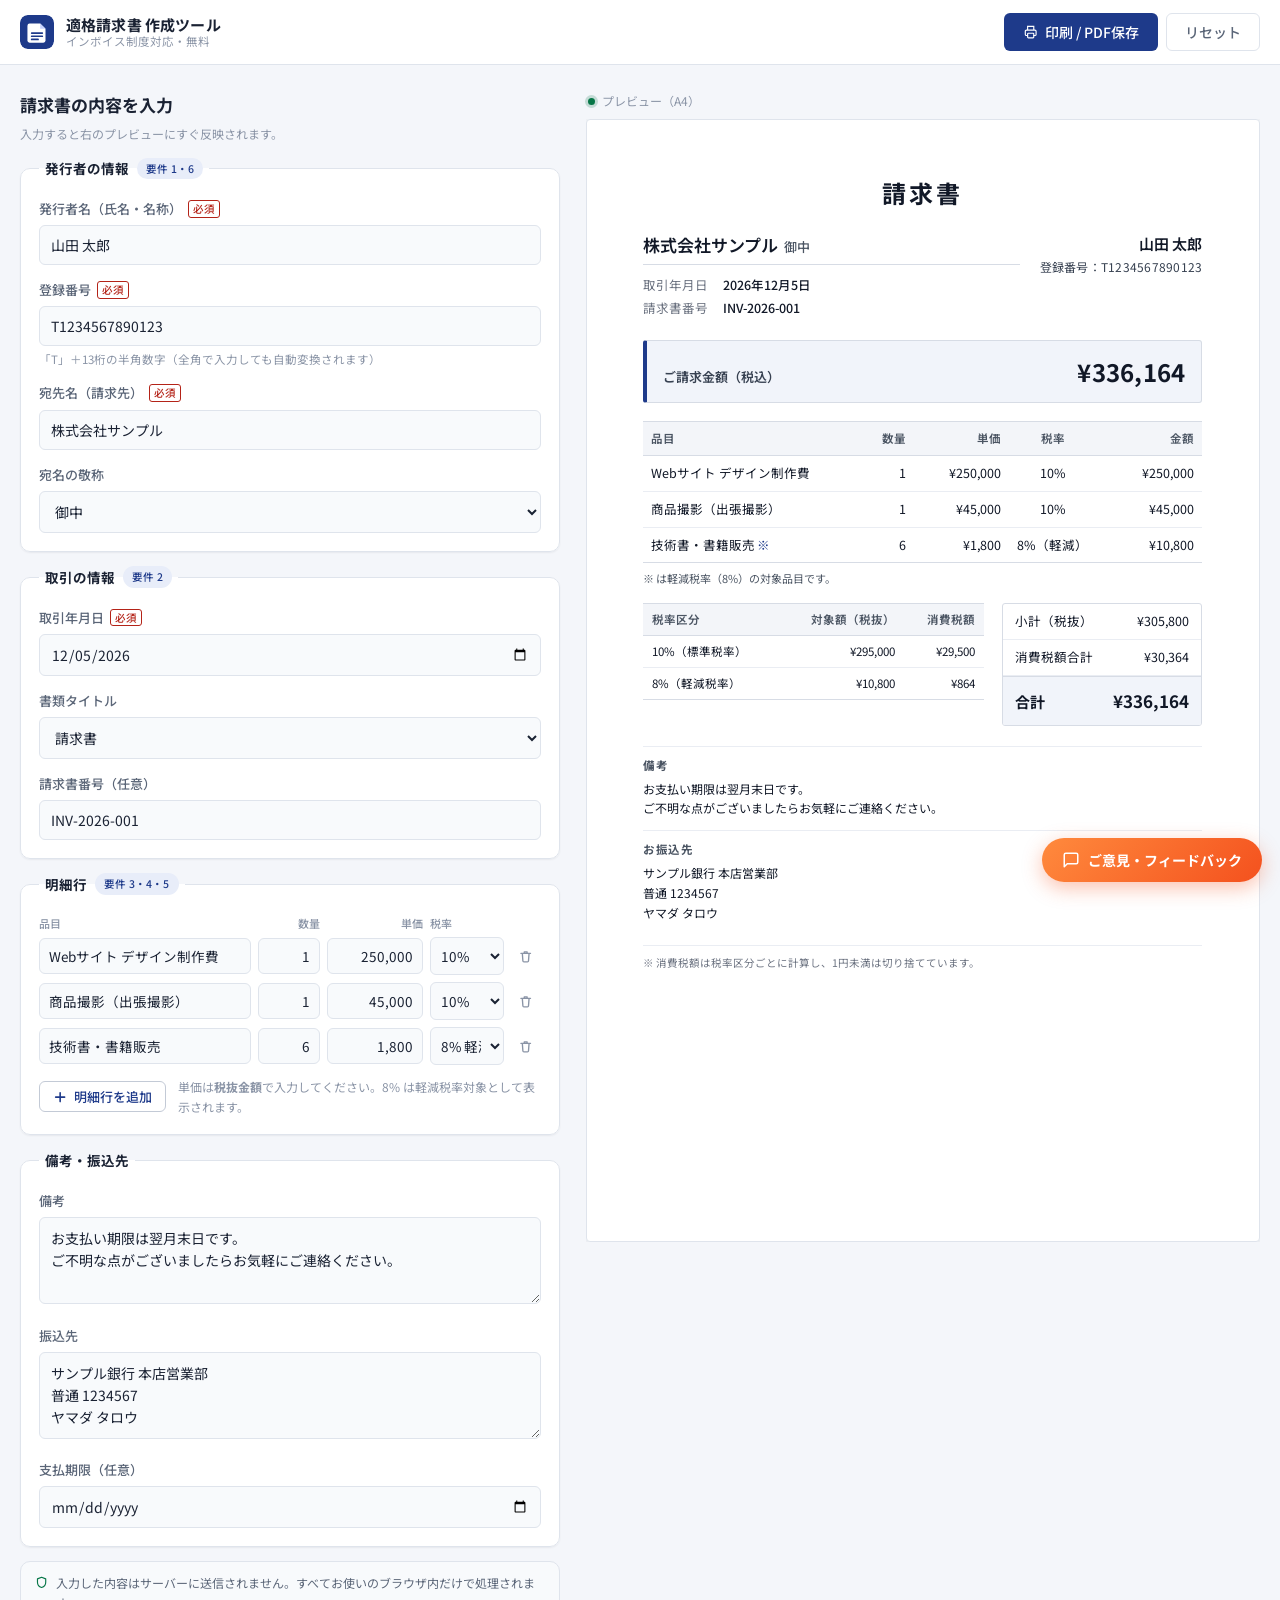
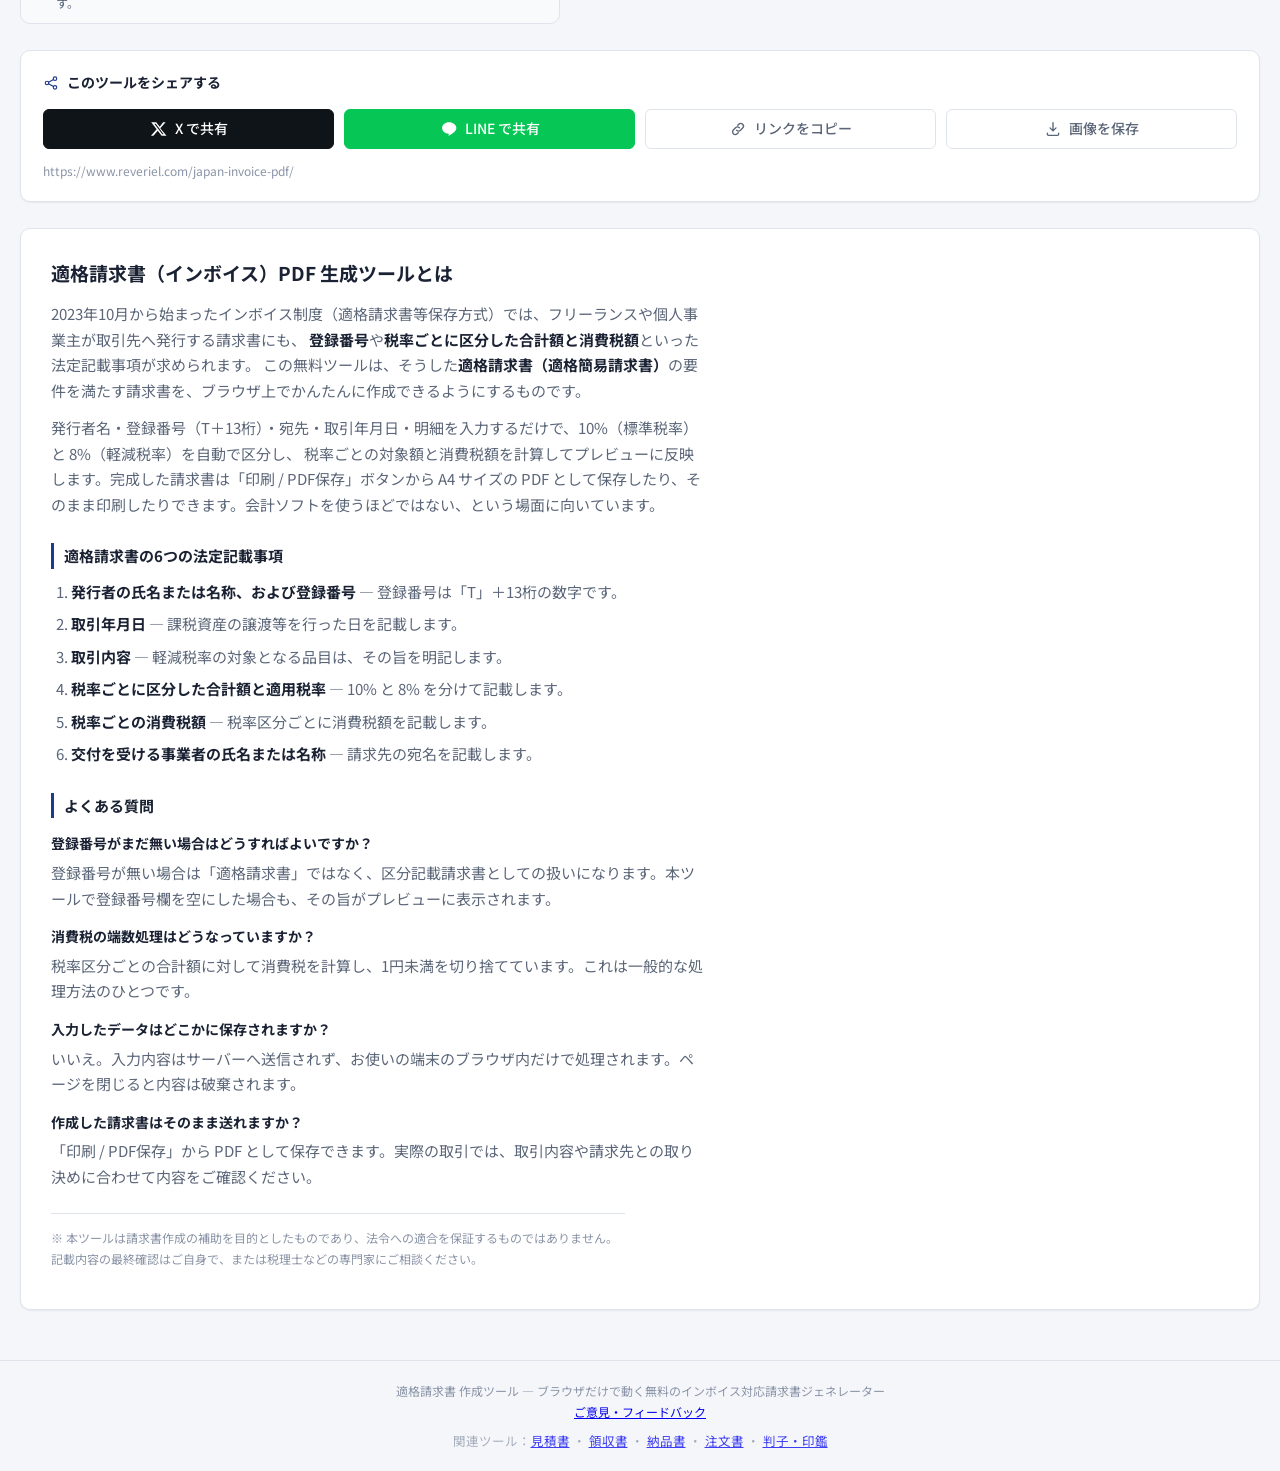
==== index.html @ 1669b2e1 "全站互链补全：関連ツール 链接到姊妹站" ====
<!DOCTYPE html>
<html lang="ja">
<head>
<meta charset="UTF-8">
<meta name="viewport" content="width=device-width, initial-scale=1">
<title>適格請求書（インボイス）PDF 生成ツール｜登録番号対応・無料</title>
<meta name="description" content="登録番号・税率区分・消費税額に自動対応した適格請求書（インボイス）を無料で作成し、PDF として保存・印刷できるツールです。フリーランス・個人事業主の方に。登録不要、すべてブラウザ内で完結します。">
<meta name="robots" content="index, follow">
<link rel="canonical" href="https://www.reveriel.com/japan-invoice-pdf/">
<script type="application/ld+json">{"@context":"https://schema.org","@graph":[{"@type":"WebApplication","name":"適格請求書（インボイス）PDF 生成ツール","url":"https://www.reveriel.com/japan-invoice-pdf/","applicationCategory":"BusinessApplication","operatingSystem":"Web","inLanguage":"ja","isAccessibleForFree":true,"offers":{"@type":"Offer","price":"0","priceCurrency":"JPY"},"description":"登録番号・税率区分・消費税額に自動対応した適格請求書（インボイス）を無料で作成し PDF 保存・印刷できるツール。"}]}</script>
<meta property="og:type" content="website">
<meta property="og:title" content="適格請求書（インボイス）PDF 生成ツール｜無料">
<meta property="og:description" content="登録番号・税率区分・消費税額に自動対応した適格請求書を無料で作成し、PDF 保存できます。">
<meta property="og:locale" content="ja_JP">
<link rel="preconnect" href="https://fonts.googleapis.com">
<link rel="preconnect" href="https://fonts.gstatic.com" crossorigin>
<link href="https://fonts.googleapis.com/css2?family=Noto+Sans+JP:wght@400;500;700&display=swap" rel="stylesheet">
<link rel="icon" href="data:image/svg+xml,%3Csvg xmlns='http://www.w3.org/2000/svg' viewBox='0 0 32 32'%3E%3Crect width='32' height='32' rx='7' fill='%231e3a8a'/%3E%3Cpath d='M9 8h10l5 5v11a2 2 0 0 1-2 2H9a2 2 0 0 1-2-2V10a2 2 0 0 1 2-2z' fill='%23ffffff'/%3E%3Cpath d='M19 8v5h5' fill='%23c7d2fe'/%3E%3Cg stroke='%231e3a8a' stroke-width='1.6' stroke-linecap='round'%3E%3Cpath d='M11 17h10M11 20h10M11 23h6'/%3E%3C/g%3E%3C/svg%3E">
<link rel="stylesheet" href="style.css">
<!-- Cloudflare Web Analytics --><script type='module' src='https://static.cloudflareinsights.com/beacon.min.js' data-cf-beacon='{"token": "6fc01bf3ac5e457ba1bd16b91e5b653e"}'></script><!-- End Cloudflare Web Analytics -->
</head>
<body>

<header class="site-header no-print">
  <div class="wrap header-inner">
    <div class="brand">
      <svg class="brand-mark" viewBox="0 0 32 32" aria-hidden="true">
        <rect width="32" height="32" rx="7" fill="currentColor"/>
        <path d="M9 8h10l5 5v11a2 2 0 0 1-2 2H9a2 2 0 0 1-2-2V10a2 2 0 0 1 2-2z" fill="#fff"/>
        <path d="M19 8v5h5" fill="#c7d2fe"/>
        <g stroke="currentColor" stroke-width="1.6" stroke-linecap="round">
          <path d="M11 17h10M11 20h10M11 23h6"/>
        </g>
      </svg>
      <div class="brand-text">
        <strong>適格請求書 作成ツール</strong>
        <span>インボイス制度対応・無料</span>
      </div>
    </div>

    <div class="header-actions">
      <button type="button" class="btn btn-primary" id="printBtn">
        <svg viewBox="0 0 20 20" aria-hidden="true" class="ic">
          <path d="M6 7V3h8v4M6 15H4.5A1.5 1.5 0 0 1 3 13.5v-4A1.5 1.5 0 0 1 4.5 8h11A1.5 1.5 0 0 1 17 9.5v4a1.5 1.5 0 0 1-1.5 1.5H14" fill="none" stroke="currentColor" stroke-width="1.5" stroke-linecap="round"/>
          <rect x="6" y="12" width="8" height="6" rx="1" fill="none" stroke="currentColor" stroke-width="1.5"/>
        </svg>
        印刷 / PDF保存
      </button>
      <button type="button" class="btn btn-ghost" id="resetBtn">リセット</button>
    </div>
  </div>
</header>

<main class="wrap layout">

  <!-- ============ 入力フォーム ============ -->
  <section class="pane form-pane no-print" aria-label="入力フォーム">
    <div class="pane-head">
      <h2>請求書の内容を入力</h2>
      <p class="hint">入力すると右のプレビューにすぐ反映されます。</p>
    </div>

    <form id="invoiceForm" autocomplete="off" novalidate>

      <fieldset class="card">
        <legend>発行者の情報<span class="req-badge">要件 1・6</span></legend>

        <div class="field">
          <label for="issuerName">発行者名（氏名・名称）<span class="req">必須</span></label>
          <input type="text" id="issuerName" name="issuerName" placeholder="例：山田 太郎 / サンプル合同会社">
        </div>

        <div class="field">
          <label for="regNumber">登録番号<span class="req">必須</span></label>
          <input type="text" id="regNumber" name="regNumber" placeholder="T1234567890123"
                 inputmode="text" spellcheck="false" aria-describedby="regNumberHelp regNumberError">
          <p class="help" id="regNumberHelp">「T」＋13桁の半角数字（全角で入力しても自動変換されます）</p>
          <p class="error" id="regNumberError" role="alert" hidden>登録番号の形式が正しくありません。「T」の後に13桁の数字を入力してください。</p>
        </div>

        <div class="field">
          <label for="clientName">宛先名（請求先）<span class="req">必須</span></label>
          <input type="text" id="clientName" name="clientName" placeholder="例：株式会社サンプル">
        </div>

        <div class="field">
          <label for="clientHonorific">宛名の敬称</label>
          <select id="clientHonorific" name="clientHonorific">
            <option value="御中" selected>御中</option>
            <option value="様">様</option>
            <option value="">（付けない）</option>
          </select>
        </div>
      </fieldset>

      <fieldset class="card">
        <legend>取引の情報<span class="req-badge">要件 2</span></legend>

        <div class="field">
          <label for="issueDate">取引年月日<span class="req">必須</span></label>
          <input type="date" id="issueDate" name="issueDate">
        </div>

        <div class="field">
          <label for="docTitle">書類タイトル</label>
          <select id="docTitle" name="docTitle">
            <option value="請求書" selected>請求書</option>
            <option value="適格請求書">適格請求書</option>
            <option value="請求明細書">請求明細書</option>
          </select>
        </div>

        <div class="field">
          <label for="invoiceNo">請求書番号（任意）</label>
          <input type="text" id="invoiceNo" name="invoiceNo" placeholder="例：INV-2026-001">
        </div>
      </fieldset>

      <fieldset class="card">
        <legend>明細行<span class="req-badge">要件 3・4・5</span></legend>

        <div class="rows-head" aria-hidden="true">
          <span class="c-name">品目</span>
          <span class="c-qty">数量</span>
          <span class="c-price">単価</span>
          <span class="c-tax">税率</span>
          <span class="c-del"></span>
        </div>

        <div id="rowsContainer" class="rows"></div>

        <div class="rows-actions">
          <button type="button" class="btn btn-outline btn-sm" id="addRowBtn">
            <svg viewBox="0 0 16 16" aria-hidden="true" class="ic"><path d="M8 3v10M3 8h10" fill="none" stroke="currentColor" stroke-width="1.8" stroke-linecap="round"/></svg>
            明細行を追加
          </button>
          <p class="hint">単価は<strong>税抜金額</strong>で入力してください。8% は軽減税率対象として表示されます。</p>
        </div>
      </fieldset>

      <fieldset class="card">
        <legend>備考・振込先</legend>

        <div class="field">
          <label for="notes">備考</label>
          <textarea id="notes" name="notes" rows="3" placeholder="例：お支払い期限は翌月末日です。"></textarea>
        </div>

        <div class="field">
          <label for="bankInfo">振込先</label>
          <textarea id="bankInfo" name="bankInfo" rows="3" placeholder="例：サンプル銀行 本店 普通 1234567 ヤマダ タロウ"></textarea>
        </div>

        <div class="field">
          <label for="dueDate">支払期限（任意）</label>
          <input type="date" id="dueDate" name="dueDate">
        </div>
      </fieldset>

      <p class="privacy-note">
        <svg viewBox="0 0 16 16" aria-hidden="true" class="ic"><path d="M8 1.5 3 3.5v4c0 3 2.1 5.6 5 6.5 2.9-.9 5-3.5 5-6.5v-4L8 1.5z" fill="none" stroke="currentColor" stroke-width="1.4" stroke-linejoin="round"/></svg>
        入力した内容はサーバーに送信されません。すべてお使いのブラウザ内だけで処理されます。
      </p>
    </form>
  </section>

  <!-- ============ プレビュー / 印刷対象 ============ -->
  <section class="pane preview-pane" aria-label="プレビュー">
    <div class="preview-bar no-print">
      <span class="dot"></span> プレビュー（A4）
    </div>

    <div class="paper-wrap">
      <article class="paper" id="paper">
        <h1 class="doc-title" id="pvTitle">請求書</h1>

        <header class="doc-head">
          <div class="doc-head-left">
            <p class="doc-to">
              <span class="client-name" id="pvClientName">株式会社サンプル</span><span class="honorific" id="pvHonorific">御中</span>
            </p>
            <p class="doc-meta-line">
              <span class="meta-label">取引年月日</span>
              <span id="pvDate">2026年10月11日</span>
            </p>
            <p class="doc-meta-line" id="pvInvoiceNoLine" hidden>
              <span class="meta-label">請求書番号</span>
              <span id="pvInvoiceNo"></span>
            </p>
            <p class="doc-meta-line" id="pvDueLine" hidden>
              <span class="meta-label">お支払期限</span>
              <span id="pvDue"></span>
            </p>
          </div>

          <div class="doc-head-right">
            <p class="issuer-name" id="pvIssuerName">山田 太郎</p>
            <p class="issuer-reg">登録番号：<span id="pvRegNumber">T1234567890123</span></p>
          </div>
        </header>

        <div class="total-banner">
          <span class="total-label">ご請求金額（税込）</span>
          <span class="total-value" id="pvTotal">¥0</span>
        </div>

        <table class="items-table">
          <thead>
            <tr>
              <th class="th-name">品目</th>
              <th class="th-qty">数量</th>
              <th class="th-price">単価</th>
              <th class="th-tax">税率</th>
              <th class="th-amount">金額</th>
            </tr>
          </thead>
          <tbody id="pvItems"></tbody>
        </table>

        <p class="reduced-note" id="pvReducedNote" hidden>※ は軽減税率（8%）の対象品目です。</p>

        <div class="summary">
          <div class="summary-breakdown">
            <table class="breakdown-table">
              <thead>
                <tr>
                  <th>税率区分</th>
                  <th class="num">対象額（税抜）</th>
                  <th class="num">消費税額</th>
                </tr>
              </thead>
              <tbody id="pvBreakdown"></tbody>
            </table>
          </div>

          <div class="summary-totals">
            <div class="sum-row">
              <span>小計（税抜）</span>
              <span class="num" id="pvSubtotal">¥0</span>
            </div>
            <div class="sum-row">
              <span>消費税額合計</span>
              <span class="num" id="pvTaxTotal">¥0</span>
            </div>
            <div class="sum-row sum-grand">
              <span>合計</span>
              <span class="num" id="pvGrand">¥0</span>
            </div>
          </div>
        </div>

        <footer class="doc-foot">
          <div class="foot-block" id="pvNotesBlock" hidden>
            <h2 class="foot-title">備考</h2>
            <p class="foot-body" id="pvNotes"></p>
          </div>
          <div class="foot-block" id="pvBankBlock" hidden>
            <h2 class="foot-title">お振込先</h2>
            <p class="foot-body" id="pvBank"></p>
          </div>
        </footer>

        <p class="paper-footnote" id="pvPaperNote" hidden></p>
      </article>
    </div>
  </section>

  <!-- ============ シェア（バイラル導線） ============ -->
  <section class="share-block no-print" id="shareBlock" aria-label="share">
    <p class="share-block-title">
      <svg viewBox="0 0 24 24" fill="none" stroke="currentColor" stroke-width="1.7" stroke-linecap="round" stroke-linejoin="round" aria-hidden="true"><circle cx="18" cy="5.5" r="2.6"/><circle cx="6" cy="12" r="2.6"/><circle cx="18" cy="18.5" r="2.6"/><path d="M8.3 10.8 15.7 6.7M8.3 13.2l7.4 4.1"/></svg>
      このツールをシェアする
    </p>
    <div class="share-row">
      <button class="btn share-btn share-x" id="shareXBtn" type="button" aria-label="X">
        <svg class="share-logo" viewBox="0 0 24 24" fill="currentColor" aria-hidden="true"><path d="M17.53 3h3.24l-7.08 8.09L22 21h-6.52l-5.11-6.68L4.53 21H1.29l7.57-8.66L1.6 3h6.69l4.62 6.1L17.53 3Zm-1.14 16.06h1.8L7.7 4.85H5.77l10.62 14.21Z"/></svg>
        X で共有
      </button>
      <button class="btn share-btn share-line" id="shareLineBtn" type="button" aria-label="LINE">
        <svg class="share-logo" viewBox="0 0 24 24" fill="currentColor" aria-hidden="true"><path d="M12 3C6.9 3 2.8 6.4 2.8 10.6c0 3.77 3.35 6.93 7.88 7.53.31.07.73.2.83.47.1.24.06.62.03.87l-.13.83c-.04.24-.19.94.82.51 1.01-.42 5.44-3.2 7.42-5.48 1.37-1.47 2.13-2.96 2.13-4.73C21.78 6.4 17.1 3 12 3Z"/></svg>
        LINE で共有
      </button>
      <button class="btn share-btn share-copy" id="shareCopyBtn" type="button" aria-label="copy link">
        <svg class="share-logo" viewBox="0 0 24 24" fill="none" stroke="currentColor" stroke-width="1.8" stroke-linecap="round" stroke-linejoin="round" aria-hidden="true"><path d="M10.2 13.7a3.6 3.6 0 0 0 5.1 0l2.9-2.9a3.6 3.6 0 0 0-5.1-5.1l-1.4 1.4"/><path d="M13.8 10.3a3.6 3.6 0 0 0-5.1 0l-2.9 2.9a3.6 3.6 0 0 0 5.1 5.1l1.4-1.4"/></svg>
        <span id="shareCopyLabel">リンクをコピー</span>
      </button>
      <button class="btn share-btn share-img" id="shareSaveBtn" type="button" aria-label="save image">
        <svg class="share-logo" viewBox="0 0 24 24" fill="none" stroke="currentColor" stroke-width="1.8" stroke-linecap="round" stroke-linejoin="round" aria-hidden="true"><path d="M12 3.5v11M8 10.5l4 4 4-4"/><path d="M4.5 17.5V19a1.5 1.5 0 0 0 1.5 1.5h12a1.5 1.5 0 0 0 1.5-1.5v-1.5"/></svg>
        <span id="shareSaveLabel">画像を保存</span>
      </button>
    </div>
    <p class="share-url" id="shareUrlText"></p>
  </section>

  <!-- ============ SEO 説明文 ============ -->
  <section class="seo no-print" aria-label="ツールについて">
    <h2>適格請求書（インボイス）PDF 生成ツールとは</h2>
    <p>
      2023年10月から始まったインボイス制度（適格請求書等保存方式）では、フリーランスや個人事業主が取引先へ発行する請求書にも、
      <strong>登録番号</strong>や<strong>税率ごとに区分した合計額と消費税額</strong>といった法定記載事項が求められます。
      この無料ツールは、そうした<strong>適格請求書（適格簡易請求書）</strong>の要件を満たす請求書を、ブラウザ上でかんたんに作成できるようにするものです。
    </p>
    <p>
      発行者名・登録番号（T＋13桁）・宛先・取引年月日・明細を入力するだけで、10%（標準税率）と 8%（軽減税率）を自動で区分し、
      税率ごとの対象額と消費税額を計算してプレビューに反映します。完成した請求書は「印刷 / PDF保存」ボタンから
      A4 サイズの PDF として保存したり、そのまま印刷したりできます。会計ソフトを使うほどではない、という場面に向いています。
    </p>

    <h3>適格請求書の6つの法定記載事項</h3>
    <ol class="seo-list">
      <li><strong>発行者の氏名または名称、および登録番号</strong> — 登録番号は「T」＋13桁の数字です。</li>
      <li><strong>取引年月日</strong> — 課税資産の譲渡等を行った日を記載します。</li>
      <li><strong>取引内容</strong> — 軽減税率の対象となる品目は、その旨を明記します。</li>
      <li><strong>税率ごとに区分した合計額と適用税率</strong> — 10% と 8% を分けて記載します。</li>
      <li><strong>税率ごとの消費税額</strong> — 税率区分ごとに消費税額を記載します。</li>
      <li><strong>交付を受ける事業者の氏名または名称</strong> — 請求先の宛名を記載します。</li>
    </ol>

    <h3>よくある質問</h3>
    <dl class="faq">
      <dt>登録番号がまだ無い場合はどうすればよいですか？</dt>
      <dd>登録番号が無い場合は「適格請求書」ではなく、区分記載請求書としての扱いになります。本ツールで登録番号欄を空にした場合も、その旨がプレビューに表示されます。</dd>

      <dt>消費税の端数処理はどうなっていますか？</dt>
      <dd>税率区分ごとの合計額に対して消費税を計算し、1円未満を切り捨てています。これは一般的な処理方法のひとつです。</dd>

      <dt>入力したデータはどこかに保存されますか？</dt>
      <dd>いいえ。入力内容はサーバーへ送信されず、お使いの端末のブラウザ内だけで処理されます。ページを閉じると内容は破棄されます。</dd>

      <dt>作成した請求書はそのまま送れますか？</dt>
      <dd>「印刷 / PDF保存」から PDF として保存できます。実際の取引では、取引内容や請求先との取り決めに合わせて内容をご確認ください。</dd>
    </dl>

    <p class="disclaimer">
      ※ 本ツールは請求書作成の補助を目的としたものであり、法令への適合を保証するものではありません。記載内容の最終確認はご自身で、または税理士などの専門家にご相談ください。
    </p>
  </section>
</main>

<footer class="site-footer no-print">
  <div class="wrap">
    <p>適格請求書 作成ツール — ブラウザだけで動く無料のインボイス対応請求書ジェネレーター</p>
    <p><a href="https://docs.google.com/forms/d/e/1FAIpQLSfHGUfgAlViT3TFiVtJi_EpJ4ioUpd9oGyaJ7rehEV-gBH_PA/viewform?usp=pp_url&amp;entry.1745177199=%E9%81%A9%E6%A0%BC%E8%AB%8B%E6%B1%82%E6%9B%B8PDF" target="_blank" rel="noopener">ご意見・フィードバック</a></p>
    <p style="margin-top:8px;font-size:12.5px;opacity:.75;">関連ツール：<a href="https://www.reveriel.com/mitsumori-pdf/">見積書</a> ・ <a href="https://www.reveriel.com/ryoshusho-pdf/">領収書</a> ・ <a href="https://www.reveriel.com/nohinsho-pdf/">納品書</a> ・ <a href="https://www.reveriel.com/chumonsho-pdf/">注文書</a> ・ <a href="https://www.reveriel.com/hanko-generator/">判子・印鑑</a></p>
  </div>
</footer>

<script src="script.js"></script>
<!-- フィードバックFAB（右下固定・常時表示） -->
<a href="https://docs.google.com/forms/d/e/1FAIpQLSfHGUfgAlViT3TFiVtJi_EpJ4ioUpd9oGyaJ7rehEV-gBH_PA/viewform?usp=pp_url&amp;entry.1745177199=%E9%81%A9%E6%A0%BC%E8%AB%8B%E6%B1%82%E6%9B%B8PDF" target="_blank" rel="noopener" class="feedback-fab" aria-label="ご意見・フィードバックを送る">
  <svg viewBox="0 0 24 24" fill="none" stroke="currentColor" stroke-width="2" stroke-linecap="round" stroke-linejoin="round" aria-hidden="true"><path d="M21 15a2 2 0 0 1-2 2H7l-4 4V5a2 2 0 0 1 2-2h14a2 2 0 0 1 2 2z"/></svg>
  <span>ご意見・フィードバック</span>
</a>
</body>
</html>
---- style.css ----
/* =========================================================
   適格請求書 作成ツール — style.css
   ========================================================= */

:root {
  --c-bg:            #f4f6fa;
  --c-surface:       #ffffff;
  --c-surface-2:     #f8fafc;
  --c-border:        #dfe4ec;
  --c-border-strong: #c3cad6;
  --c-text:          #1a2233;
  --c-text-muted:    #5b6678;
  --c-text-faint:    #8a94a6;
  --c-accent:        #1e3a8a;
  --c-accent-soft:   #e8edf9;
  --c-accent-hover:  #16295f;
  --c-danger:        #b42318;
  --c-danger-soft:   #fef3f2;
  --c-success:       #067647;
  --c-focus:         #4f7cf7;

  --paper-bg:        #ffffff;
  --paper-ink:       #111827;
  --paper-line:      #d7dce5;
  --paper-line-soft: #eaedf3;
  --paper-accent:    #1e3a8a;

  --radius:    10px;
  --radius-sm: 6px;
  --shadow-sm: 0 1px 2px rgba(16, 24, 40, .06);
  --shadow-lg: 0 4px 24px rgba(16, 24, 40, .10);

  --font: "Noto Sans JP", -apple-system, BlinkMacSystemFont, "Hiragino Kaku Gothic ProN",
          "Hiragino Sans", "Yu Gothic", Meiryo, sans-serif;
  --font-num: "Noto Sans JP", ui-monospace, "SF Mono", Menlo, Consolas, monospace;
}

@media (prefers-color-scheme: dark) {
  :root {
    --c-bg:            #10141c;
    --c-surface:       #18202c;
    --c-surface-2:     #1e2733;
    --c-border:        #2c3644;
    --c-border-strong: #3d4a5c;
    --c-text:          #e8ecf3;
    --c-text-muted:    #a2adbe;
    --c-text-faint:    #7d8899;
    --c-accent:        #7f9bf5;
    --c-accent-soft:   #1e2a45;
    --c-accent-hover:  #9db3f8;
    --c-danger:        #f4746a;
    --c-danger-soft:   #33191a;
    --c-success:       #4ec98b;
    --shadow-sm: 0 1px 2px rgba(0, 0, 0, .4);
    --shadow-lg: 0 4px 24px rgba(0, 0, 0, .5);
  }
}

* { box-sizing: border-box; }

/* `hidden` 属性は UA スタイルの [hidden]{display:none} に依存するため、
   作者スタイルで display を指定した要素では無効になる。確実に効かせる。 */
[hidden] { display: none !important; }

html { -webkit-text-size-adjust: 100%; }

body {
  margin: 0;
  background: var(--c-bg);
  color: var(--c-text);
  font-family: var(--font);
  font-size: 15px;
  line-height: 1.7;
  font-feature-settings: "palt" 0;
}

.wrap {
  width: 100%;
  max-width: 1440px;
  margin-inline: auto;
  padding-inline: 20px;
}

.ic { width: 1.1em; height: 1.1em; flex: none; }

/* ---------------- ヘッダー ---------------- */

.site-header {
  position: sticky;
  top: 0;
  z-index: 30;
  background: var(--c-surface);
  border-bottom: 1px solid var(--c-border);
  backdrop-filter: saturate(180%) blur(8px);
}

.header-inner {
  display: flex;
  align-items: center;
  justify-content: space-between;
  gap: 16px;
  min-height: 64px;
  flex-wrap: wrap;
  padding-block: 10px;
}

.brand { display: flex; align-items: center; gap: 12px; }

.brand-mark {
  width: 34px; height: 34px; flex: none;
  color: var(--c-accent);
  border-radius: 8px;
}

.brand-text { display: flex; flex-direction: column; line-height: 1.3; }
.brand-text strong { font-size: 15px; font-weight: 700; letter-spacing: .01em; }
.brand-text span { font-size: 11.5px; color: var(--c-text-faint); }

.header-actions { display: flex; align-items: center; gap: 8px; }

/* ---------------- ボタン ---------------- */

.btn {
  display: inline-flex;
  align-items: center;
  justify-content: center;
  gap: 7px;
  padding: 10px 18px;
  font-family: inherit;
  font-size: 14px;
  font-weight: 500;
  line-height: 1.2;
  border: 1px solid transparent;
  border-radius: var(--radius-sm);
  cursor: pointer;
  text-decoration: none;
  transition: background-color .15s, border-color .15s, color .15s;
  white-space: nowrap;
}

.btn:focus-visible { outline: 2px solid var(--c-focus); outline-offset: 2px; }

.btn-primary { background: var(--c-accent); color: #fff; }
.btn-primary:hover { background: var(--c-accent-hover); }
@media (prefers-color-scheme: dark) { .btn-primary { color: #0d1220; } }

.btn-ghost {
  background: transparent;
  color: var(--c-text-muted);
  border-color: var(--c-border);
}
.btn-ghost:hover { background: var(--c-surface-2); color: var(--c-text); }

.btn-outline {
  background: var(--c-surface);
  color: var(--c-accent);
  border-color: var(--c-border-strong);
}
.btn-outline:hover { background: var(--c-accent-soft); border-color: var(--c-accent); }

.btn-sm { padding: 7px 13px; font-size: 13px; }

.btn-icon {
  padding: 6px;
  width: 30px; height: 30px;
  background: transparent;
  border-color: transparent;
  color: var(--c-text-faint);
  border-radius: var(--radius-sm);
}
.btn-icon:hover { color: var(--c-danger); background: var(--c-danger-soft); }

/* ---------------- レイアウト ---------------- */

.layout {
  display: grid;
  grid-template-columns: minmax(380px, 1fr) minmax(0, 1.25fr);
  gap: 26px;
  align-items: start;
  padding-block: 26px 40px;
}

@media (max-width: 980px) {
  /* minmax(0,1fr) にしないと、中の要素の min-content 幅で
     グリッドが横に広がってしまう（横スクロールの原因） */
  .layout { grid-template-columns: minmax(0, 1fr); gap: 20px; }
}

.pane { min-width: 0; }

.form-pane { display: flex; flex-direction: column; gap: 14px; }

.pane-head h2 { margin: 0 0 4px; font-size: 17px; font-weight: 700; }
.pane-head .hint { margin: 0; }

/* ---------------- フォーム ---------------- */

.card {
  background: var(--c-surface);
  border: 1px solid var(--c-border);
  border-radius: var(--radius);
  padding: 18px;
  margin: 0 0 14px;
  box-shadow: var(--shadow-sm);
}

.card legend {
  display: flex;
  align-items: center;
  gap: 8px;
  padding: 0 6px;
  font-size: 13.5px;
  font-weight: 700;
  color: var(--c-text);
}

.req-badge {
  font-size: 10.5px;
  font-weight: 500;
  letter-spacing: .02em;
  color: var(--c-accent);
  background: var(--c-accent-soft);
  border-radius: 999px;
  padding: 2px 9px;
  white-space: nowrap;
}

.field { margin-bottom: 14px; }
.field:last-child { margin-bottom: 0; }

.field label {
  display: block;
  font-size: 13px;
  font-weight: 500;
  color: var(--c-text-muted);
  margin-bottom: 5px;
}

.req {
  display: inline-block;
  margin-left: 6px;
  font-size: 10.5px;
  font-weight: 500;
  color: var(--c-danger);
  border: 1px solid currentColor;
  border-radius: 3px;
  padding: 0 4px;
  line-height: 1.5;
  vertical-align: 1px;
}

input[type="text"],
input[type="date"],
select,
textarea {
  width: 100%;
  padding: 9px 11px;
  font-family: inherit;
  font-size: 14px;
  color: var(--c-text);
  background: var(--c-surface-2);
  border: 1px solid var(--c-border);
  border-radius: var(--radius-sm);
  transition: border-color .15s, box-shadow .15s, background-color .15s;
}

textarea { resize: vertical; line-height: 1.6; }

input:focus, select:focus, textarea:focus {
  outline: none;
  background: var(--c-surface);
  border-color: var(--c-accent);
  box-shadow: 0 0 0 3px var(--c-accent-soft);
}

input[aria-invalid="true"] {
  border-color: var(--c-danger);
  background: var(--c-danger-soft);
}
input[aria-invalid="true"]:focus { box-shadow: 0 0 0 3px var(--c-danger-soft); }

.help {
  margin: 5px 0 0;
  font-size: 11.5px;
  color: var(--c-text-faint);
  line-height: 1.5;
}

.error {
  margin: 5px 0 0;
  font-size: 11.5px;
  font-weight: 500;
  color: var(--c-danger);
  line-height: 1.5;
}

.hint {
  font-size: 12px;
  color: var(--c-text-faint);
  line-height: 1.6;
}

/* ---------------- 明細行 ---------------- */

.rows-head,
.row {
  display: grid;
  grid-template-columns: minmax(0, 1fr) 62px 96px 74px 30px;
  gap: 7px;
  align-items: center;
}

/* グリッド項目の min-width:auto を解除して、狭い画面でも潰れず縮むようにする */
.rows-head > *,
.row > * { min-width: 0; }

@media (max-width: 560px) {
  .rows-head,
  .row {
    grid-template-columns: minmax(0, 1fr) 44px 76px 58px 28px;
    gap: 5px;
  }
  .row input,
  .row select { padding: 6px 6px; font-size: 12.5px; }
  .rows-head { font-size: 10px; }
}

.rows-head {
  padding: 0 0 5px;
  font-size: 11px;
  color: var(--c-text-faint);
  font-weight: 500;
}

.rows { display: flex; flex-direction: column; gap: 7px; }

.row input,
.row select { padding: 7px 9px; font-size: 13.5px; }
.row .num { text-align: right; font-variant-numeric: tabular-nums; }
.row select { padding-inline: 6px; }

.rows-head .c-qty,
.rows-head .c-price { text-align: right; }

.rows-actions {
  display: flex;
  align-items: center;
  gap: 12px;
  flex-wrap: wrap;
  margin-top: 12px;
}
.rows-actions .hint { margin: 0; flex: 1 1 200px; }

/* ---------------- プレビュー ---------------- */

.preview-pane { position: sticky; top: 88px; }

@media (max-width: 980px) {
  .preview-pane { position: static; }
}

.preview-bar {
  display: flex;
  align-items: center;
  gap: 7px;
  font-size: 12px;
  color: var(--c-text-faint);
  margin-bottom: 8px;
  padding-left: 2px;
}

.preview-bar .dot {
  width: 7px; height: 7px;
  border-radius: 50%;
  background: var(--c-success);
  box-shadow: 0 0 0 3px color-mix(in srgb, var(--c-success) 20%, transparent);
}

.paper-wrap { overflow-x: auto; }

.paper {
  width: 100%;
  max-width: 210mm;
  min-height: 297mm;
  margin-inline: auto;
  padding: 14mm 15mm;
  background: var(--paper-bg);
  color: var(--paper-ink);
  border: 1px solid var(--c-border);
  border-radius: 4px;
  box-shadow: var(--shadow-lg);
  font-size: 12.5px;
  line-height: 1.65;
}

/* 書類タイトル */
.doc-title {
  margin: 0 0 20px;
  font-size: 24px;
  font-weight: 700;
  letter-spacing: .14em;
  text-align: center;
  color: var(--paper-ink);
}

/* 宛先・発行者 */
.doc-head {
  display: flex;
  justify-content: space-between;
  align-items: flex-start;
  gap: 20px;
  margin-bottom: 18px;
}

.doc-head-left { flex: 1 1 auto; min-width: 0; }
.doc-head-right { flex: none; text-align: right; max-width: 45%; }

.doc-to {
  margin: 0 0 10px;
  font-size: 17px;
  font-weight: 600;
  line-height: 1.45;
  border-bottom: 1px solid var(--paper-line);
  padding-bottom: 6px;
}

.client-name { word-break: break-word; }

.honorific {
  margin-left: 6px;
  font-size: 13px;
  font-weight: 500;
  color: #4b5563;
}

.doc-meta-line {
  margin: 0 0 3px;
  font-size: 12.5px;
  display: flex;
  gap: 10px;
}

.meta-label {
  color: #6b7280;
  flex: none;
  min-width: 5.6em;
}

.doc-meta-line > span:last-child {
  font-variant-numeric: tabular-nums;
  font-weight: 500;
}

.issuer-name {
  margin: 0 0 3px;
  font-size: 15px;
  font-weight: 600;
  line-height: 1.4;
  word-break: break-word;
}

.issuer-reg {
  margin: 0;
  font-size: 12px;
  color: #374151;
  font-variant-numeric: tabular-nums;
  letter-spacing: .02em;
}

/* ご請求金額 */
.total-banner {
  display: flex;
  align-items: baseline;
  justify-content: space-between;
  gap: 16px;
  background: #f1f4fa;
  border: 1px solid var(--paper-line);
  border-left: 4px solid var(--paper-accent);
  border-radius: 3px;
  padding: 11px 16px;
  margin-bottom: 18px;
}

.total-label { font-size: 13px; font-weight: 600; color: #374151; }

.total-value {
  font-size: 24px;
  font-weight: 700;
  letter-spacing: .01em;
  font-variant-numeric: tabular-nums;
  white-space: nowrap;
}

/* 明細テーブル */
.items-table,
.breakdown-table {
  width: 100%;
  border-collapse: collapse;
  font-variant-numeric: tabular-nums;
}

.items-table { margin-bottom: 6px; }

.items-table th,
.items-table td {
  border-bottom: 1px solid var(--paper-line-soft);
  padding: 7px 8px;
  vertical-align: top;
  text-align: left;
}

.items-table thead th {
  background: #f3f5f9;
  border-top: 1px solid var(--paper-line);
  border-bottom: 1px solid var(--paper-line);
  font-size: 11.5px;
  font-weight: 600;
  color: #4b5563;
  white-space: nowrap;
}

.items-table tbody tr:last-child td { border-bottom: 1px solid var(--paper-line); }

.items-table .th-qty,  .items-table .td-qty,
.items-table .th-price, .items-table .td-price,
.items-table .th-amount, .items-table .td-amount { text-align: right; }

.items-table .th-tax, .items-table .td-tax { text-align: center; white-space: nowrap; }

.th-name { width: auto; min-width: 34%; }
.th-qty { width: 9%; }
.th-price { width: 17%; }
.th-tax { width: 12%; }
.th-amount { width: 19%; }

.item-name { word-break: break-word; }

.tax-mark {
  color: var(--paper-accent);
  font-weight: 700;
  margin-left: 2px;
}

.reduced-note {
  margin: 5px 0 16px;
  font-size: 11px;
  color: #4b5563;
}

/* 税率ごとの内訳 + 合計 */
.summary {
  display: grid;
  grid-template-columns: 1fr minmax(200px, 15.5em);
  gap: 18px;
  align-items: start;
  margin-bottom: 20px;
}

@media (max-width: 560px) {
  .summary { grid-template-columns: 1fr; gap: 12px; }
}

.breakdown-table th,
.breakdown-table td {
  padding: 6px 9px;
  border-bottom: 1px solid var(--paper-line-soft);
  font-size: 11.5px;
  text-align: left;
}

.breakdown-table thead th {
  background: #f3f5f9;
  border-top: 1px solid var(--paper-line);
  border-bottom: 1px solid var(--paper-line);
  font-weight: 600;
  color: #4b5563;
}

.breakdown-table .num { text-align: right; }
.breakdown-table tbody tr:last-child td { border-bottom: 1px solid var(--paper-line); }

.summary-totals {
  border: 1px solid var(--paper-line);
  border-radius: 3px;
  overflow: hidden;
}

.sum-row {
  display: flex;
  justify-content: space-between;
  align-items: baseline;
  gap: 12px;
  padding: 7px 12px;
  font-size: 12.5px;
  border-bottom: 1px solid var(--paper-line-soft);
}

.sum-row:last-child { border-bottom: 0; }

.sum-row .num { font-variant-numeric: tabular-nums; white-space: nowrap; }

.sum-grand {
  background: #f1f4fa;
  border-top: 1px solid var(--paper-line);
  font-size: 15px;
  font-weight: 700;
  padding-block: 10px;
}

.sum-grand .num { font-size: 17px; }

/* 備考・振込先 */
.doc-foot {
  display: grid;
  gap: 12px;
  margin-top: 4px;
}

.foot-block { border-top: 1px solid var(--paper-line-soft); padding-top: 9px; }

.foot-title {
  margin: 0 0 4px;
  font-size: 11.5px;
  font-weight: 700;
  color: #4b5563;
  letter-spacing: .04em;
}

.foot-body {
  margin: 0;
  font-size: 12px;
  white-space: pre-wrap;
  word-break: break-word;
  line-height: 1.65;
}

.paper-footnote {
  margin: 22px 0 0;
  padding-top: 8px;
  border-top: 1px solid var(--paper-line-soft);
  font-size: 10.5px;
  color: #6b7280;
}

/* プレースホルダ・未入力表示（画面上のみ。印刷時は非表示） */
.ph {
  color: #9aa3b2;
  font-weight: 400;
}

.reg-missing,
.reg-bad {
  color: #9aa3b2;
  font-weight: 500;
}

.reg-bad {
  color: #b42318;
  text-decoration: underline wavy currentColor 1px;
  text-underline-offset: 3px;
}

.empty-cell {
  color: #9aa3b2;
  text-align: center !important;
  padding: 14px 8px !important;
}

/* ---------------- プライバシー注記 ---------------- */

.privacy-note {
  display: flex;
  align-items: flex-start;
  gap: 8px;
  margin: 0;
  padding: 11px 14px;
  font-size: 12px;
  color: var(--c-text-muted);
  background: var(--c-surface-2);
  border: 1px solid var(--c-border);
  border-radius: var(--radius);
  line-height: 1.6;
}

.privacy-note .ic { color: var(--c-success); margin-top: .2em; }

/* ---------------- SEO セクション ---------------- */

.seo {
  grid-column: 1 / -1;
  background: var(--c-surface);
  border: 1px solid var(--c-border);
  border-radius: var(--radius);
  padding: 28px 30px;
  box-shadow: var(--shadow-sm);
}

@media (max-width: 640px) {
  .seo { padding: 22px 18px; }
}

.seo h2 {
  margin: 0 0 12px;
  font-size: 19px;
  font-weight: 700;
}

.seo h3 {
  margin: 26px 0 10px;
  font-size: 15px;
  font-weight: 700;
  padding-left: 10px;
  border-left: 3px solid var(--c-accent);
}

.seo p {
  margin: 0 0 12px;
  color: var(--c-text-muted);
  max-width: 82ch;
}

.seo strong { color: var(--c-text); font-weight: 700; }

.seo-list {
  margin: 0 0 8px;
  padding-left: 1.3em;
  color: var(--c-text-muted);
  max-width: 82ch;
}

.seo-list li { margin-bottom: 7px; }

.faq { margin: 0; max-width: 82ch; }
.faq dt {
  font-weight: 700;
  color: var(--c-text);
  margin-top: 14px;
  font-size: 14px;
}
.faq dd {
  margin: 4px 0 0;
  color: var(--c-text-muted);
}

.disclaimer {
  margin-top: 24px !important;
  padding-top: 14px;
  border-top: 1px solid var(--c-border);
  font-size: 12px;
  color: var(--c-text-faint) !important;
}

/* ---------------- フッター ---------------- */

.site-footer {
  border-top: 1px solid var(--c-border);
  padding-block: 20px;
  margin-top: 10px;
}

.site-footer p {
  margin: 0;
  font-size: 12px;
  color: var(--c-text-faint);
  text-align: center;
}

/* =========================================================
   印刷 / PDF 出力
   ========================================================= */

@page {
  size: A4 portrait;
  margin: 14mm 15mm;
}

@media print {
  :root {
    --c-bg: #fff;
    --c-surface: #fff;
  }

  html, body {
    background: #fff !important;
    color: #000;
    font-size: 11pt;
  }

  /* 印刷対象（プレビュー）を素直に流すためのリセット。
     注意: `.pane` はここに含めないこと。`.form-pane` も `.pane` を持つため、
     後方の display:block !important が非表示指定を打ち消してしまう。 */
  .wrap,
  .layout,
  .preview-pane,
  .preview-pane .paper-wrap {
    display: block !important;
    width: auto !important;
    max-width: none !important;
    margin: 0 !important;
    padding: 0 !important;
    gap: 0 !important;
    position: static !important;
    overflow: visible !important;
    box-shadow: none !important;
    border: 0 !important;
    background: transparent !important;
  }

  /* 印刷しない要素。上のリセットより必ず後に置く。 */
  .no-print,
  .feedback-fab,
  .site-header,
  .form-pane,
  .seo,
  .site-footer,
  .preview-bar {
    display: none !important;
  }

  .paper {
    width: 100% !important;
    max-width: none !important;
    min-height: 0 !important;
    margin: 0 !important;
    padding: 0 !important;
    border: 0 !important;
    border-radius: 0 !important;
    box-shadow: none !important;
    background: #fff !important;
    color: #000 !important;
    font-size: 10pt;
    line-height: 1.5;
  }

  .items-table thead { display: table-header-group; }
  .items-table tr,
  .breakdown-table tr,
  .foot-block,
  .total-banner,
  .summary,
  .doc-head {
    break-inside: avoid;
    page-break-inside: avoid;
  }

  .doc-title { break-after: avoid; page-break-after: avoid; }
  .doc-title { font-size: 18pt; margin-bottom: 11mm; }
  .items-table thead th,
  .breakdown-table thead th,
  .total-banner,
  .sum-grand { -webkit-print-color-adjust: exact; print-color-adjust: exact; }
  .items-table thead th,
  .breakdown-table thead th { background: #f0f0f0 !important; }
  .total-banner,
  .sum-grand { background: #f2f2f2 !important; }

  .doc-foot { break-inside: auto; }
  a[href]::after { content: none !important; }

  /* 画面用のヒント表示は紙に出さない */
  .ph { display: none !important; }
  .reg-bad {
    color: #000 !important;
    text-decoration: none !important;
  }
  .empty-cell { color: #6b7280 !important; }
}

/* =========================================================
   シェア（バイラル導線） — 印刷時は .no-print で非表示
   ========================================================= */
.share-block {
  grid-column: 1 / -1;
  background: var(--c-surface);
  border: 1px solid var(--c-border);
  border-radius: var(--radius);
  padding: 20px 22px;
  box-shadow: var(--shadow-sm);
}
.share-block-title {
  display: flex;
  align-items: center;
  gap: 8px;
  margin: 0 0 14px;
  font-size: 14px;
  font-weight: 700;
  color: var(--c-text);
}
.share-block-title svg { width: 16px; height: 16px; color: var(--c-accent); flex-shrink: 0; }
.share-row { display: flex; flex-wrap: wrap; gap: 10px; }
.share-btn { flex: 1 1 150px; min-width: 0; }
.share-btn .share-logo { width: 18px; height: 18px; flex-shrink: 0; }
.share-x { background: #0f1419; color: #fff; border-color: #0f1419; }
.share-x:hover { background: #2a3036; border-color: #2a3036; }
.share-line { background: #06c755; color: #fff; border-color: #06c755; }
.share-line:hover { background: #05b34c; border-color: #05b34c; }
.share-copy, .share-img { background: transparent; color: var(--c-text-muted); border-color: var(--c-border); }
.share-copy:hover, .share-img:hover { background: var(--c-surface-2); color: var(--c-text); }
.share-btn[disabled] { opacity: .6; cursor: default; }
.share-url { margin: 12px 0 0; font-size: 12px; color: var(--c-text-faint); word-break: break-all; }
@media (max-width: 560px) {
  .share-block { padding: 18px 16px; }
  .share-row { gap: 8px; }
  .share-btn { flex: 1 1 calc(50% - 4px); font-size: 13px; padding: 10px 10px; }
  .share-btn span { white-space: normal; }
}

/* ===== フィードバックFAB（右下固定・常時表示） ===== */
.feedback-fab {
  position: fixed;
  right: 18px;
  bottom: 18px;
  z-index: 10000;
  display: inline-flex;
  align-items: center;
  gap: 8px;
  padding: 13px 20px;
  background: linear-gradient(135deg, #ff8a3d, #f4511e);
  color: #fff !important;
  border-radius: 999px;
  box-shadow: 0 6px 20px rgba(244, 81, 30, 0.35);
  font-size: 14px;
  font-weight: 700;
  line-height: 1;
  text-decoration: none !important;
  transition: transform 0.15s ease, box-shadow 0.15s ease;
}
.feedback-fab:hover {
  transform: translateY(-3px);
  box-shadow: 0 10px 28px rgba(244, 81, 30, 0.45);
  color: #fff !important;
}
.feedback-fab:focus-visible { outline: 3px solid rgba(244, 81, 30, 0.5); outline-offset: 2px; }
.feedback-fab svg { width: 18px; height: 18px; flex: none; }
@media (max-width: 600px) {
  .feedback-fab { right: 14px; bottom: 14px; padding: 11px 16px; font-size: 13px; }
  .feedback-fab svg { width: 16px; height: 16px; }
}
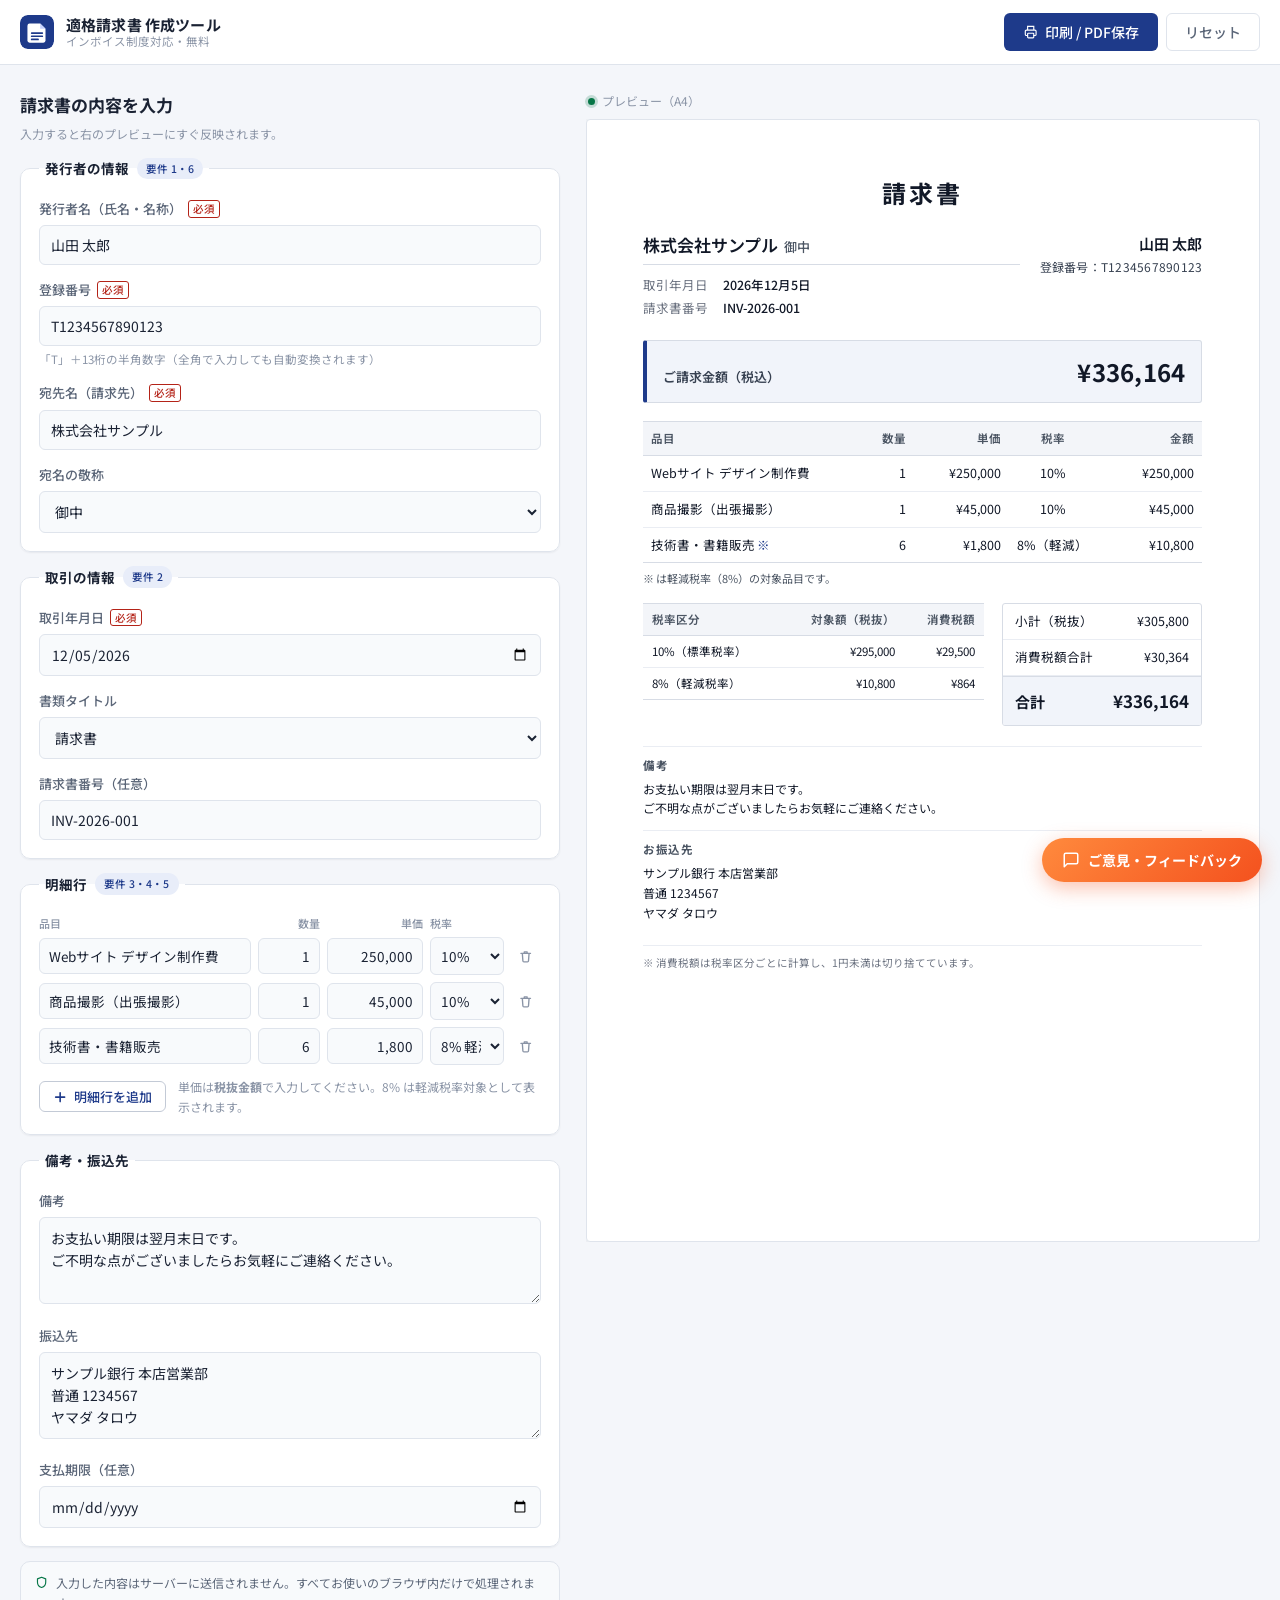
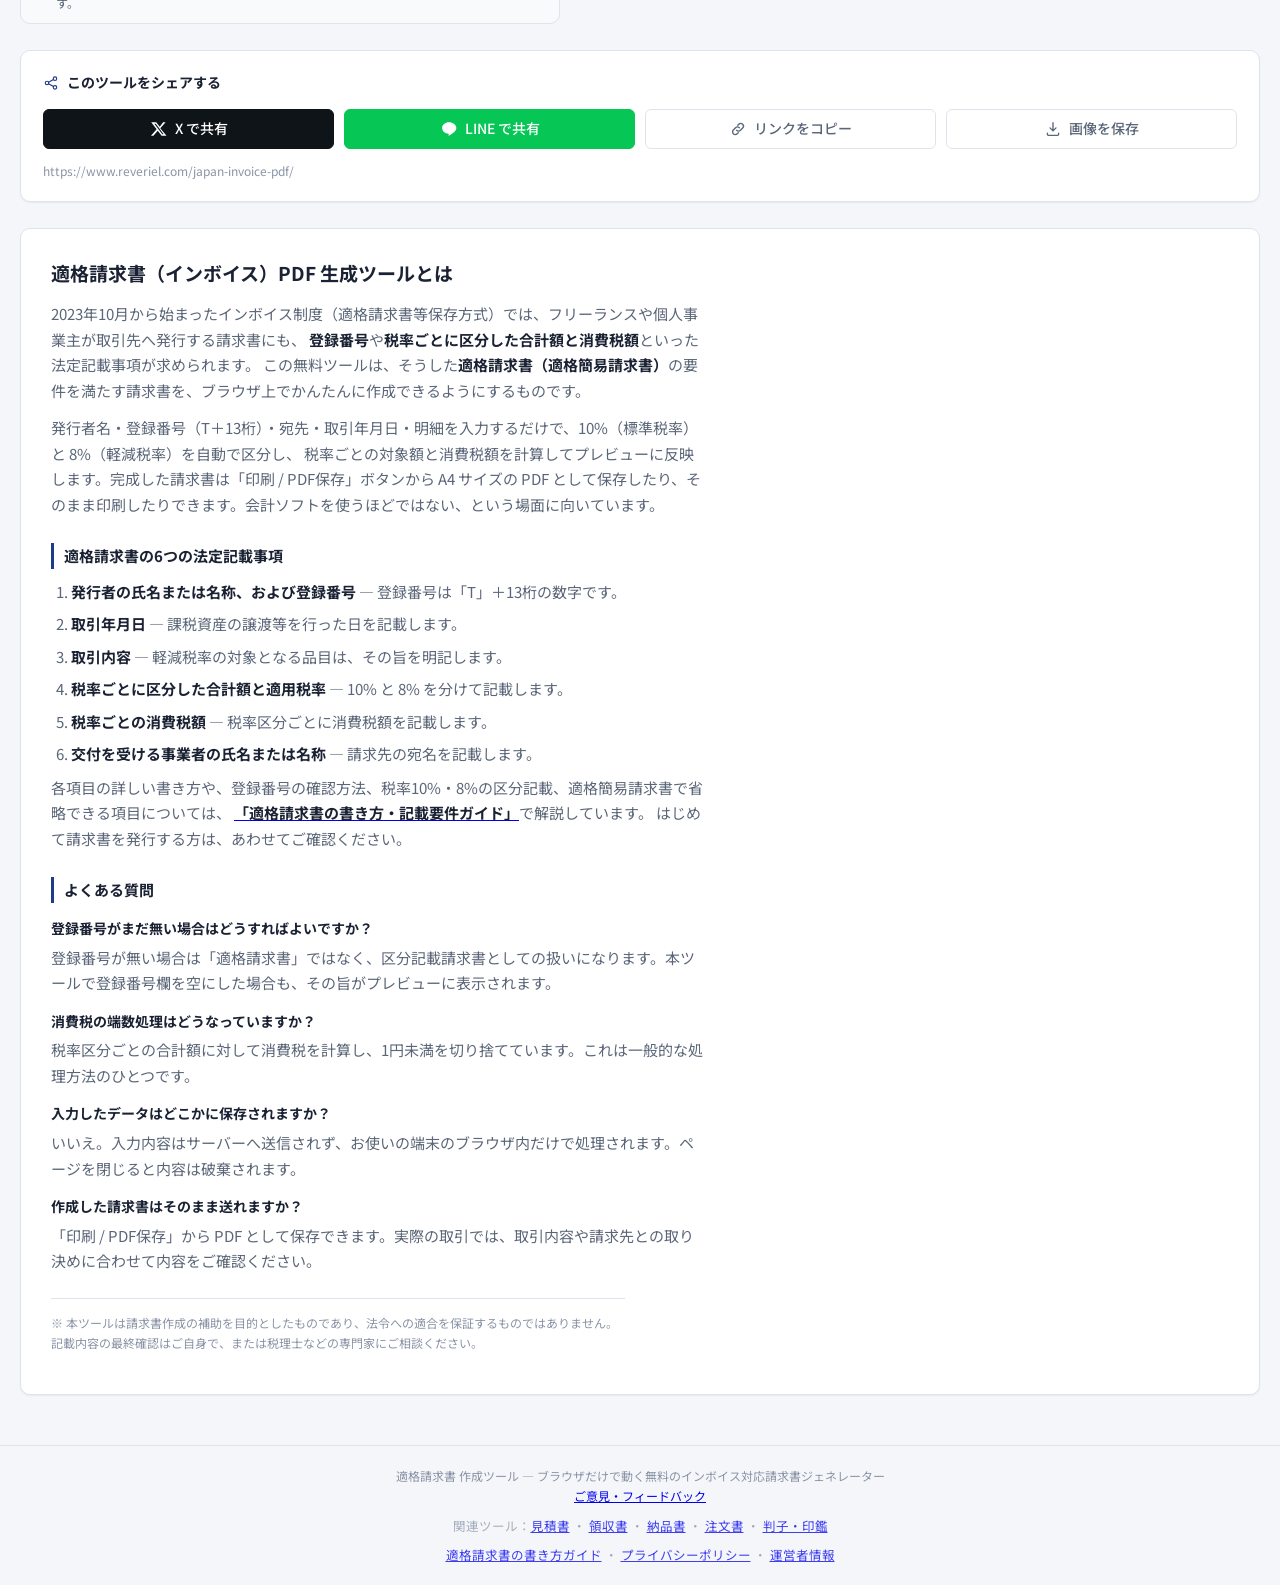
==== commit 9e6be1df: "PM迭代：补隐私政策/运营者信息/SEO教程页+联盟区块+跨站CTA按钮配色修复" ====
--- a/index.html
+++ b/index.html
@@ -12,6 +12,11 @@
 <meta property="og:title" content="適格請求書（インボイス）PDF 生成ツール｜無料">
 <meta property="og:description" content="登録番号・税率区分・消費税額に自動対応した適格請求書を無料で作成し、PDF 保存できます。">
 <meta property="og:locale" content="ja_JP">
+<meta property="og:image" content="https://www.reveriel.com/japan-invoice-pdf/og-image.png">
+<meta property="og:image:width" content="1200">
+<meta property="og:image:height" content="630">
+<meta name="twitter:card" content="summary_large_image">
+<meta name="twitter:image" content="https://www.reveriel.com/japan-invoice-pdf/og-image.png">
 <link rel="preconnect" href="https://fonts.googleapis.com">
 <link rel="preconnect" href="https://fonts.gstatic.com" crossorigin>
 <link href="https://fonts.googleapis.com/css2?family=Noto+Sans+JP:wght@400;500;700&display=swap" rel="stylesheet">
@@ -316,6 +321,12 @@
       <li><strong>交付を受ける事業者の氏名または名称</strong> — 請求先の宛名を記載します。</li>
     </ol>
 
+    <p>
+      各項目の詳しい書き方や、登録番号の確認方法、税率10%・8%の区分記載、適格簡易請求書で省略できる項目については、
+      <a href="kakikata.html"><strong>「適格請求書の書き方・記載要件ガイド」</strong></a>で解説しています。
+      はじめて請求書を発行する方は、あわせてご確認ください。
+    </p>
+
     <h3>よくある質問</h3>
     <dl class="faq">
       <dt>登録番号がまだ無い場合はどうすればよいですか？</dt>
@@ -342,6 +353,7 @@
     <p>適格請求書 作成ツール — ブラウザだけで動く無料のインボイス対応請求書ジェネレーター</p>
     <p><a href="https://docs.google.com/forms/d/e/1FAIpQLSfHGUfgAlViT3TFiVtJi_EpJ4ioUpd9oGyaJ7rehEV-gBH_PA/viewform?usp=pp_url&amp;entry.1745177199=%E9%81%A9%E6%A0%BC%E8%AB%8B%E6%B1%82%E6%9B%B8PDF" target="_blank" rel="noopener">ご意見・フィードバック</a></p>
     <p style="margin-top:8px;font-size:12.5px;opacity:.75;">関連ツール：<a href="https://www.reveriel.com/mitsumori-pdf/">見積書</a> ・ <a href="https://www.reveriel.com/ryoshusho-pdf/">領収書</a> ・ <a href="https://www.reveriel.com/nohinsho-pdf/">納品書</a> ・ <a href="https://www.reveriel.com/chumonsho-pdf/">注文書</a> ・ <a href="https://www.reveriel.com/hanko-generator/">判子・印鑑</a></p>
+    <p style="margin-top:8px;font-size:12.5px;opacity:.75;"><a href="kakikata.html">適格請求書の書き方ガイド</a> ・ <a href="privacy.html">プライバシーポリシー</a> ・ <a href="company.html">運営者情報</a></p>
   </div>
 </footer>
 
--- a/style.css
+++ b/style.css
@@ -17,6 +17,9 @@
   --c-danger:        #b42318;
   --c-danger-soft:   #fef3f2;
   --c-success:       #067647;
+  --c-warn:          #8a5300;
+  --c-warn-soft:     #fff7e8;
+  --c-warn-border:   #f0cf94;
   --c-focus:         #4f7cf7;
 
   --paper-bg:        #ffffff;
@@ -51,6 +54,9 @@
     --c-danger:        #f4746a;
     --c-danger-soft:   #33191a;
     --c-success:       #4ec98b;
+    --c-warn:          #f0c479;
+    --c-warn-soft:     #2c2416;
+    --c-warn-border:   #5c4a24;
     --shadow-sm: 0 1px 2px rgba(0, 0, 0, .4);
     --shadow-lg: 0 4px 24px rgba(0, 0, 0, .5);
   }
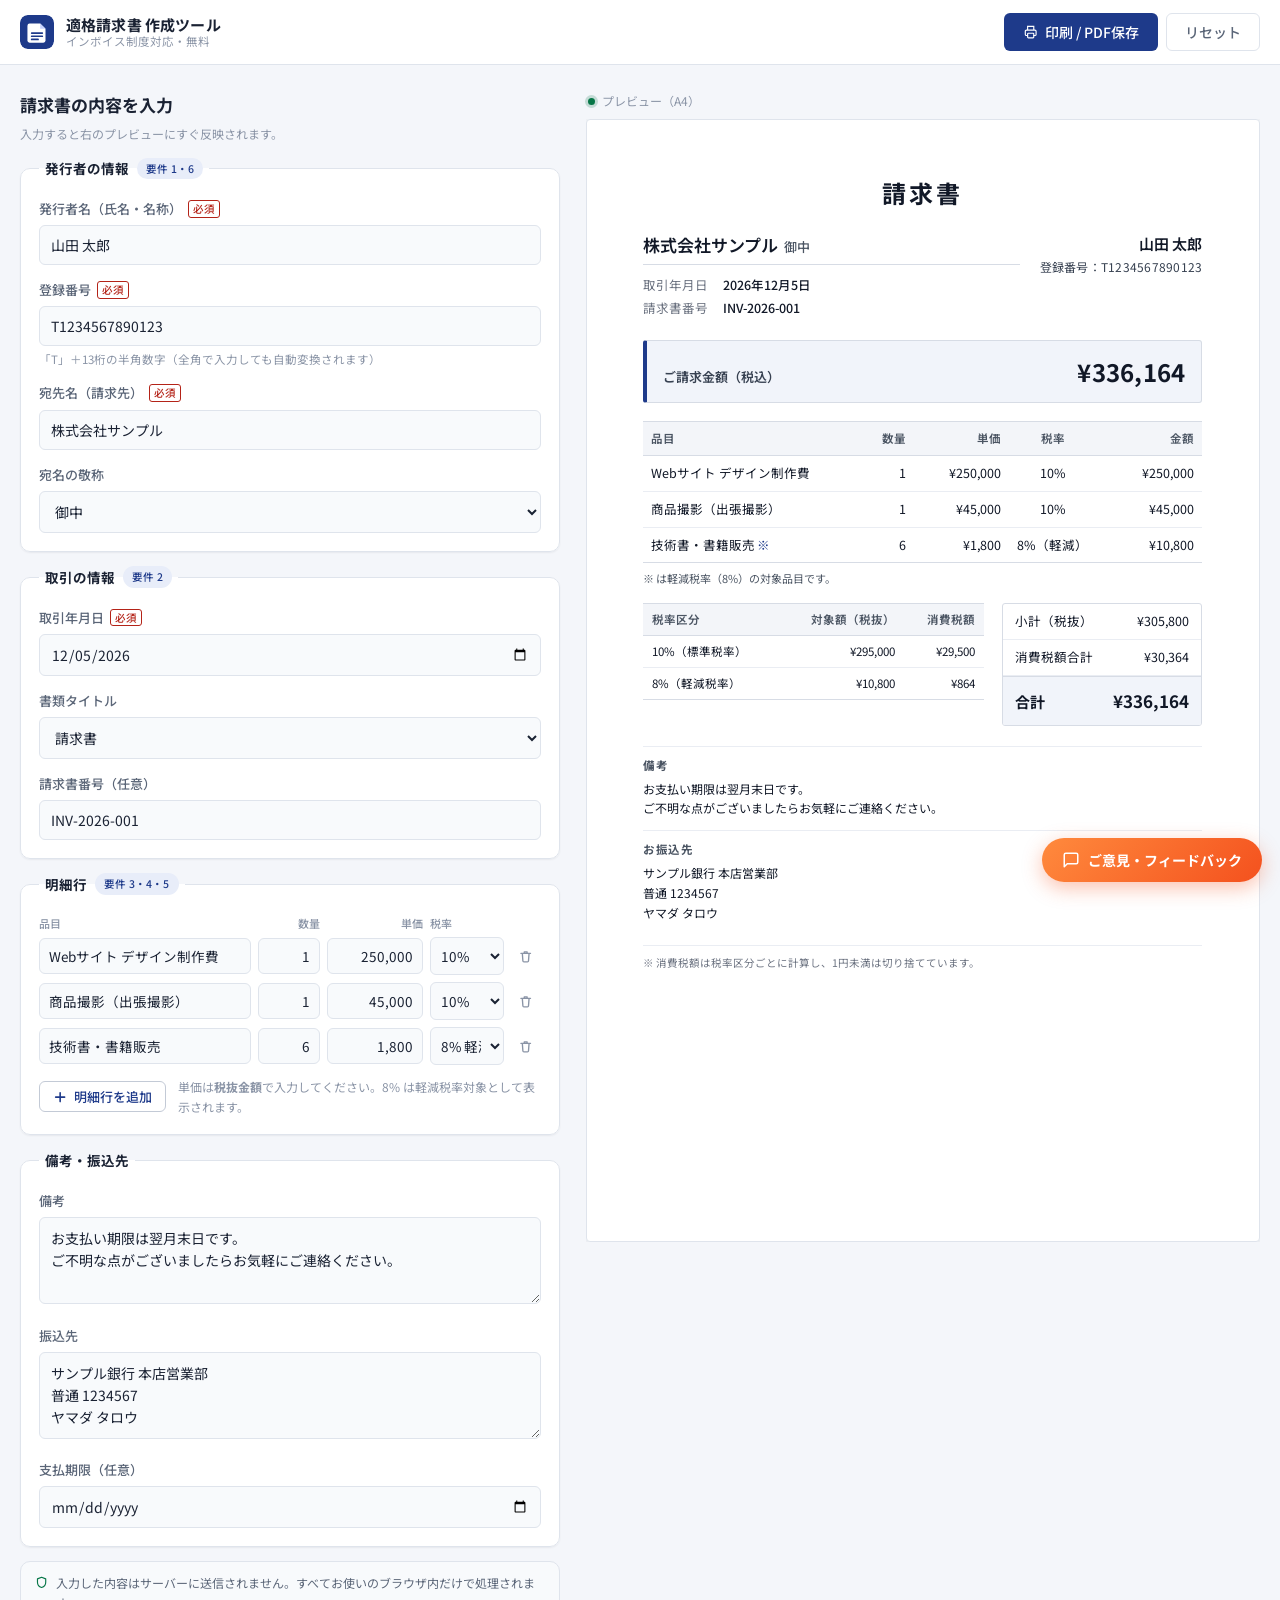
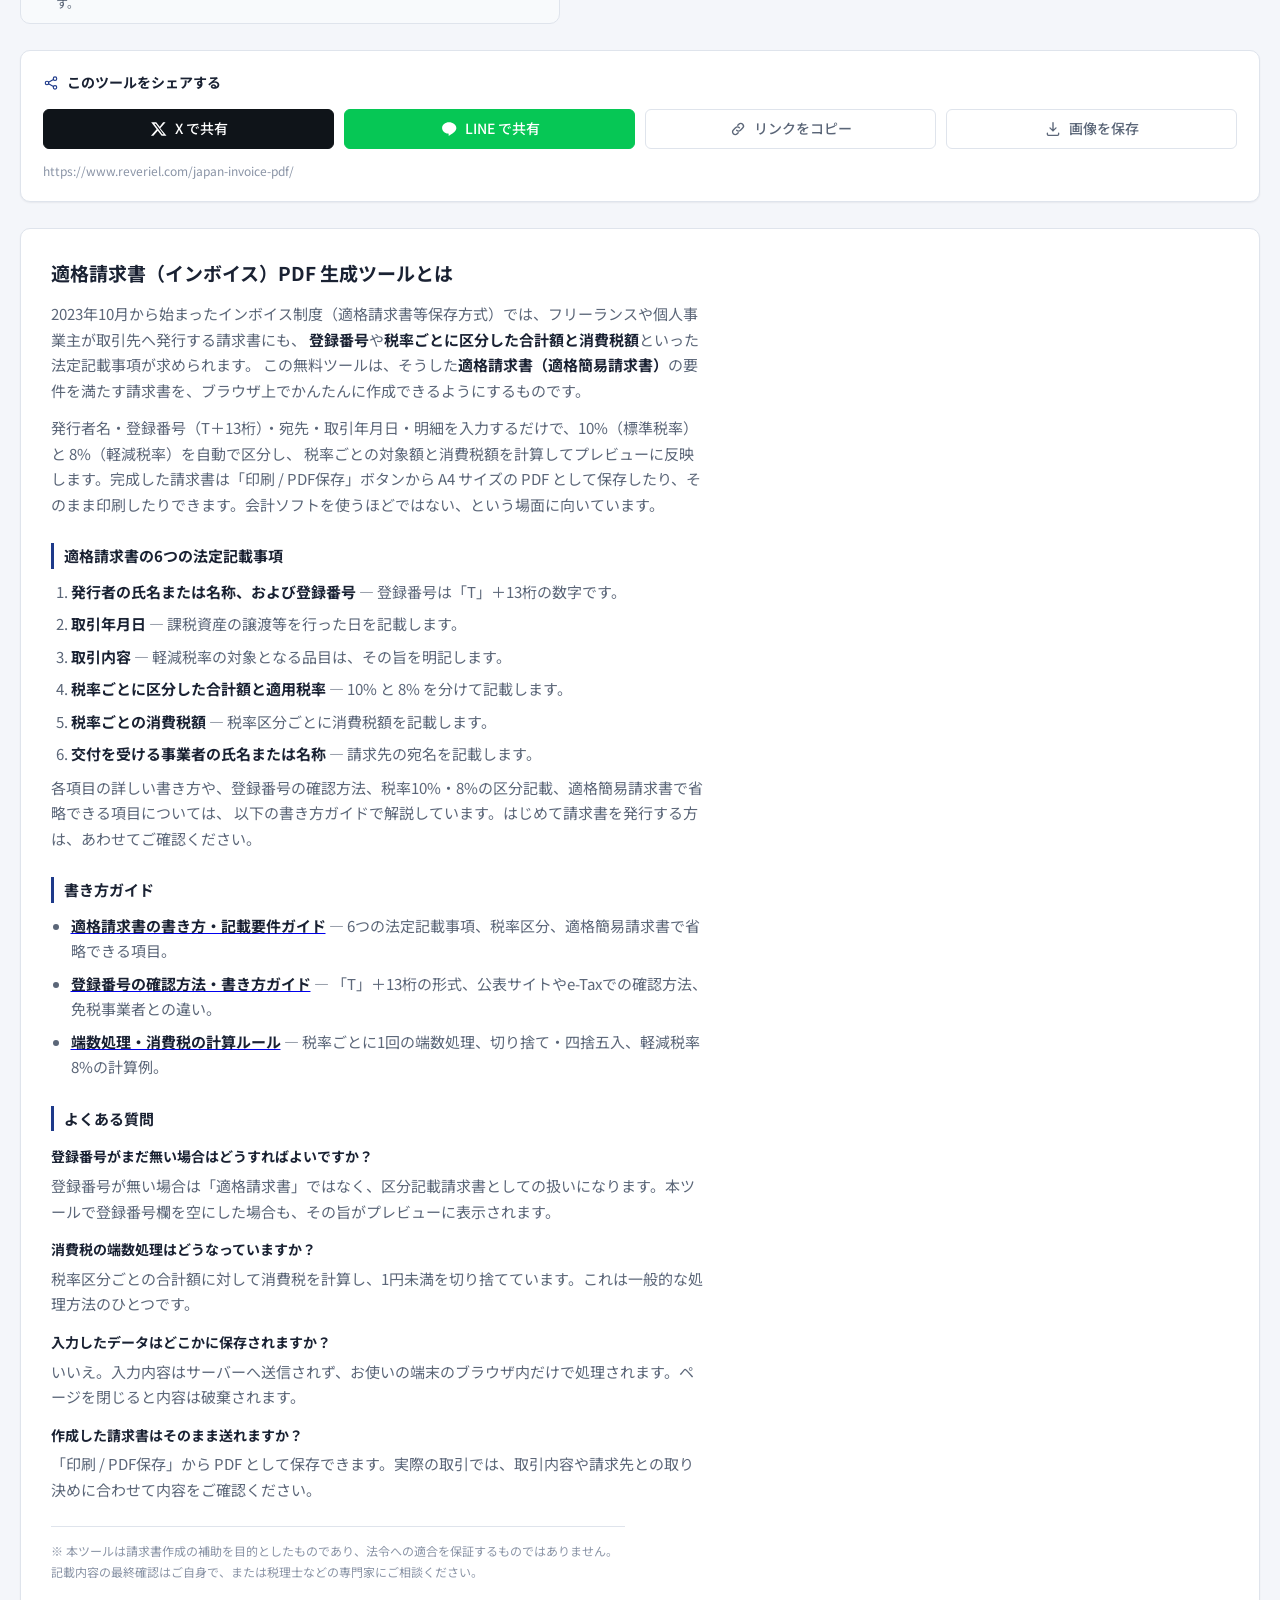
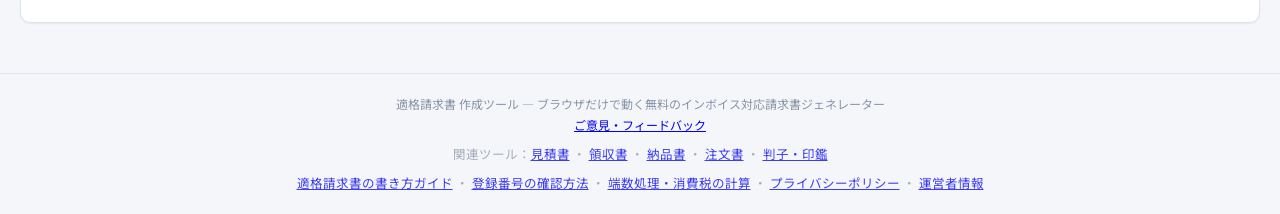
==== commit d8a0dc7f: "教程页扩充：新增書き方解説教程2篇并更新首页入口/sitemap" ====
--- a/index.html
+++ b/index.html
@@ -323,9 +323,15 @@
 
     <p>
       各項目の詳しい書き方や、登録番号の確認方法、税率10%・8%の区分記載、適格簡易請求書で省略できる項目については、
-      <a href="kakikata.html"><strong>「適格請求書の書き方・記載要件ガイド」</strong></a>で解説しています。
-      はじめて請求書を発行する方は、あわせてご確認ください。
-    </p>
+      以下の書き方ガイドで解説しています。はじめて請求書を発行する方は、あわせてご確認ください。
+    </p>
+
+    <h3>書き方ガイド</h3>
+    <ul class="seo-list">
+      <li><a href="kakikata.html"><strong>適格請求書の書き方・記載要件ガイド</strong></a> — 6つの法定記載事項、税率区分、適格簡易請求書で省略できる項目。</li>
+      <li><a href="toroku-bango.html"><strong>登録番号の確認方法・書き方ガイド</strong></a> — 「T」＋13桁の形式、公表サイトやe-Taxでの確認方法、免税事業者との違い。</li>
+      <li><a href="hasuu.html"><strong>端数処理・消費税の計算ルール</strong></a> — 税率ごとに1回の端数処理、切り捨て・四捨五入、軽減税率8%の計算例。</li>
+    </ul>
 
     <h3>よくある質問</h3>
     <dl class="faq">
@@ -353,7 +359,7 @@
     <p>適格請求書 作成ツール — ブラウザだけで動く無料のインボイス対応請求書ジェネレーター</p>
     <p><a href="https://docs.google.com/forms/d/e/1FAIpQLSfHGUfgAlViT3TFiVtJi_EpJ4ioUpd9oGyaJ7rehEV-gBH_PA/viewform?usp=pp_url&amp;entry.1745177199=%E9%81%A9%E6%A0%BC%E8%AB%8B%E6%B1%82%E6%9B%B8PDF" target="_blank" rel="noopener">ご意見・フィードバック</a></p>
     <p style="margin-top:8px;font-size:12.5px;opacity:.75;">関連ツール：<a href="https://www.reveriel.com/mitsumori-pdf/">見積書</a> ・ <a href="https://www.reveriel.com/ryoshusho-pdf/">領収書</a> ・ <a href="https://www.reveriel.com/nohinsho-pdf/">納品書</a> ・ <a href="https://www.reveriel.com/chumonsho-pdf/">注文書</a> ・ <a href="https://www.reveriel.com/hanko-generator/">判子・印鑑</a></p>
-    <p style="margin-top:8px;font-size:12.5px;opacity:.75;"><a href="kakikata.html">適格請求書の書き方ガイド</a> ・ <a href="privacy.html">プライバシーポリシー</a> ・ <a href="company.html">運営者情報</a></p>
+    <p style="margin-top:8px;font-size:12.5px;opacity:.75;"><a href="kakikata.html">適格請求書の書き方ガイド</a> ・ <a href="toroku-bango.html">登録番号の確認方法</a> ・ <a href="hasuu.html">端数処理・消費税の計算</a> ・ <a href="privacy.html">プライバシーポリシー</a> ・ <a href="company.html">運営者情報</a></p>
   </div>
 </footer>
 
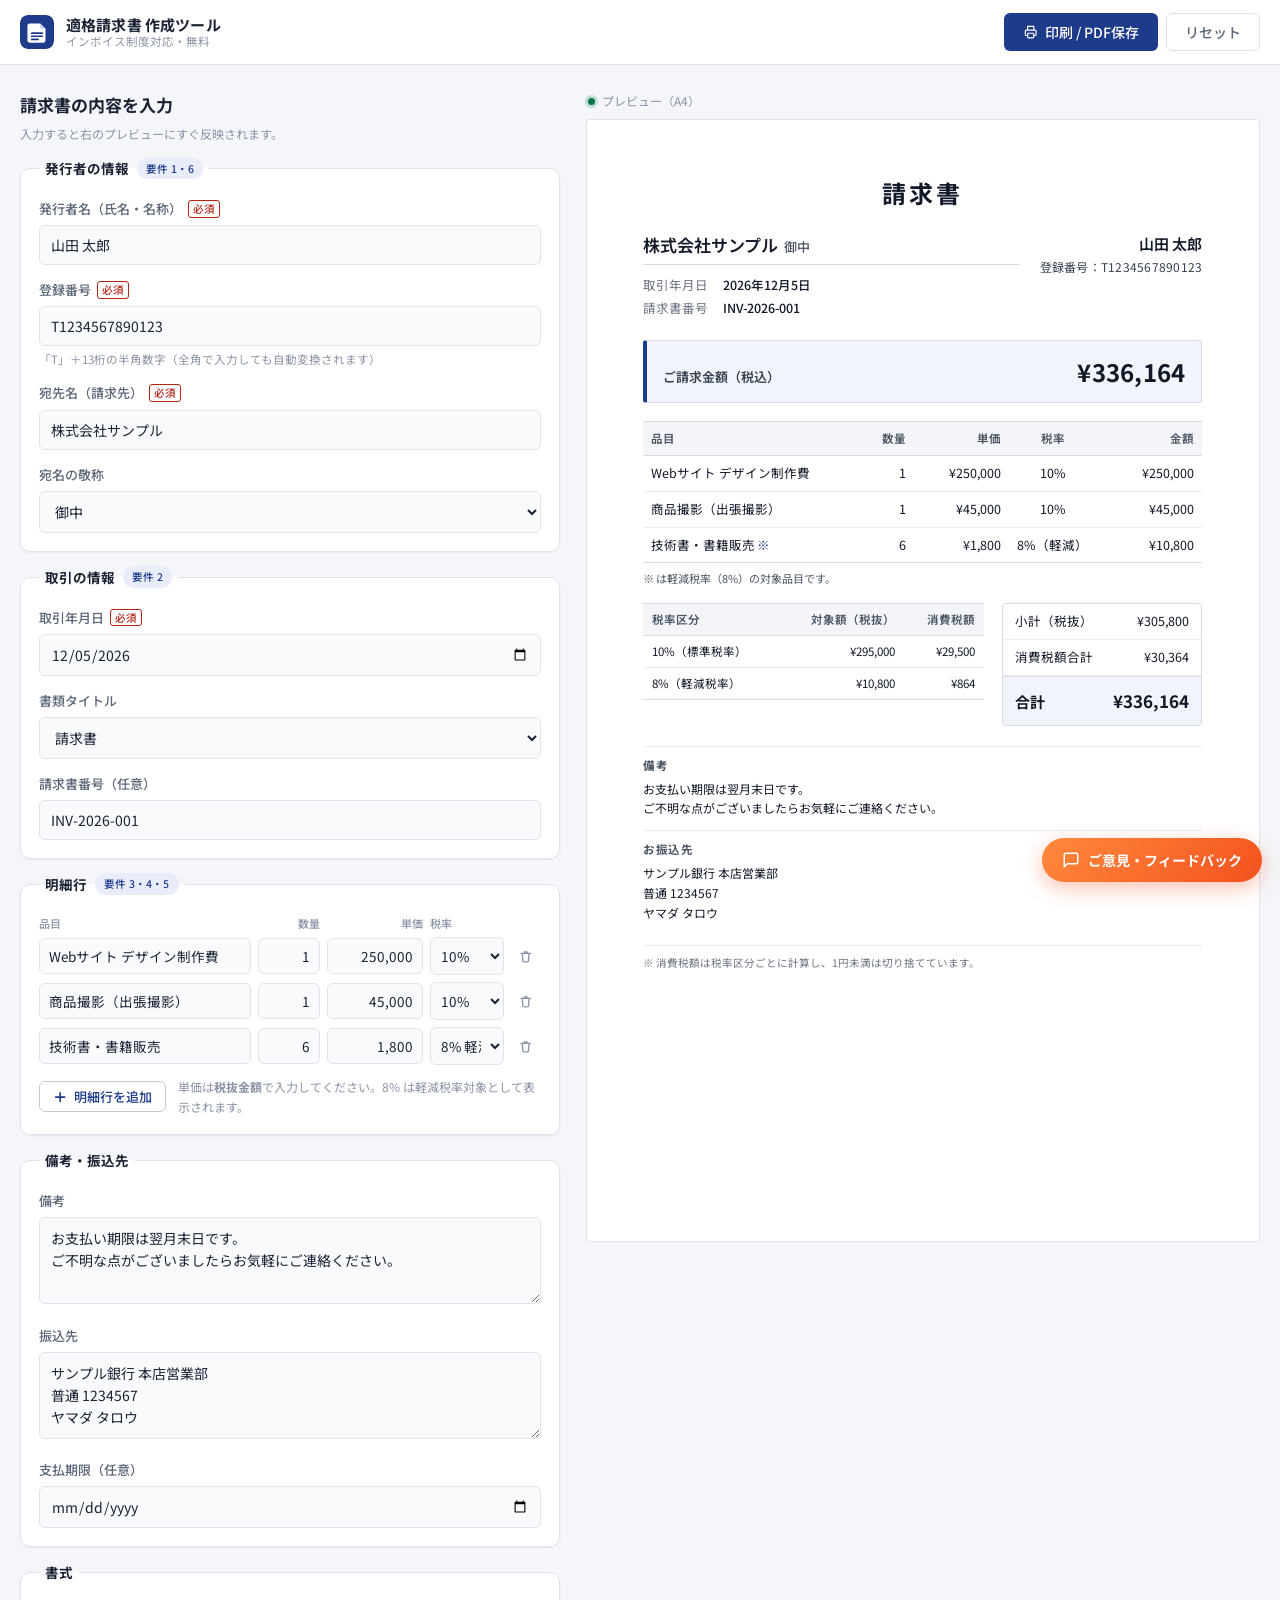
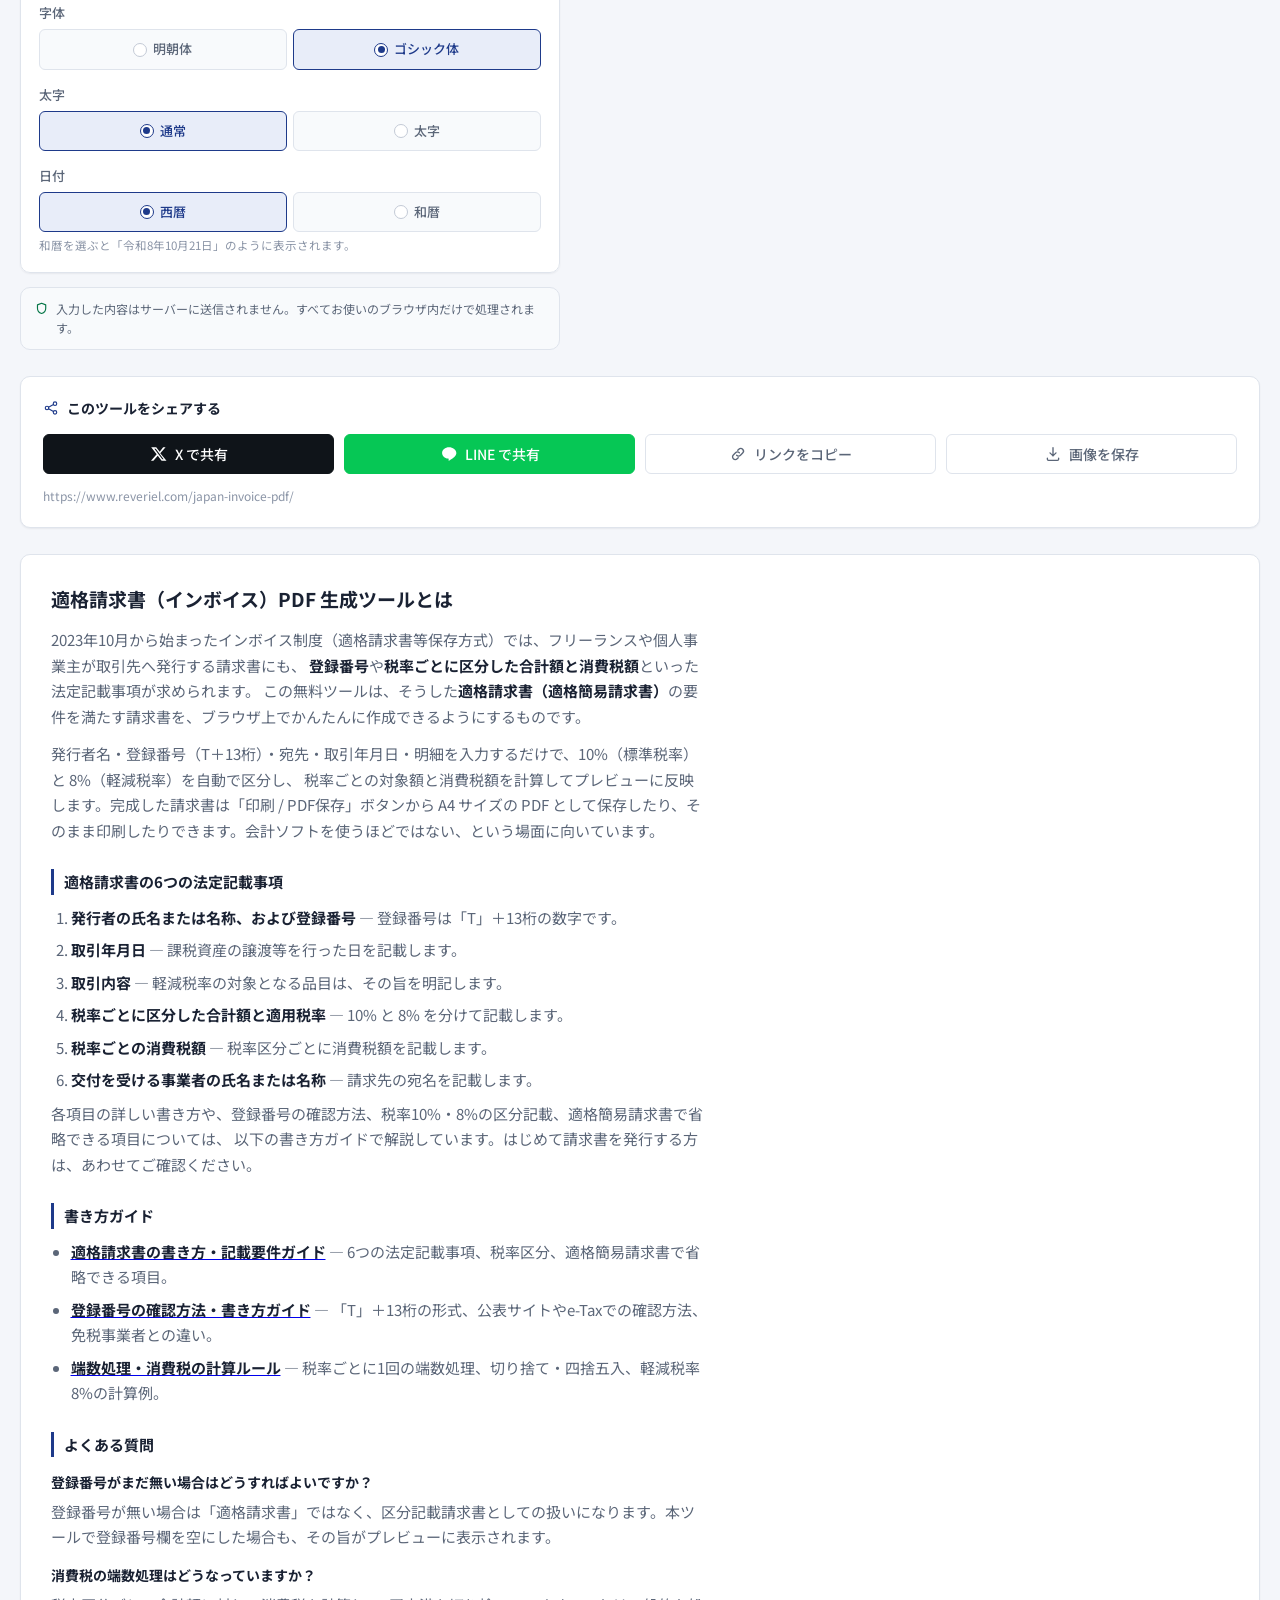
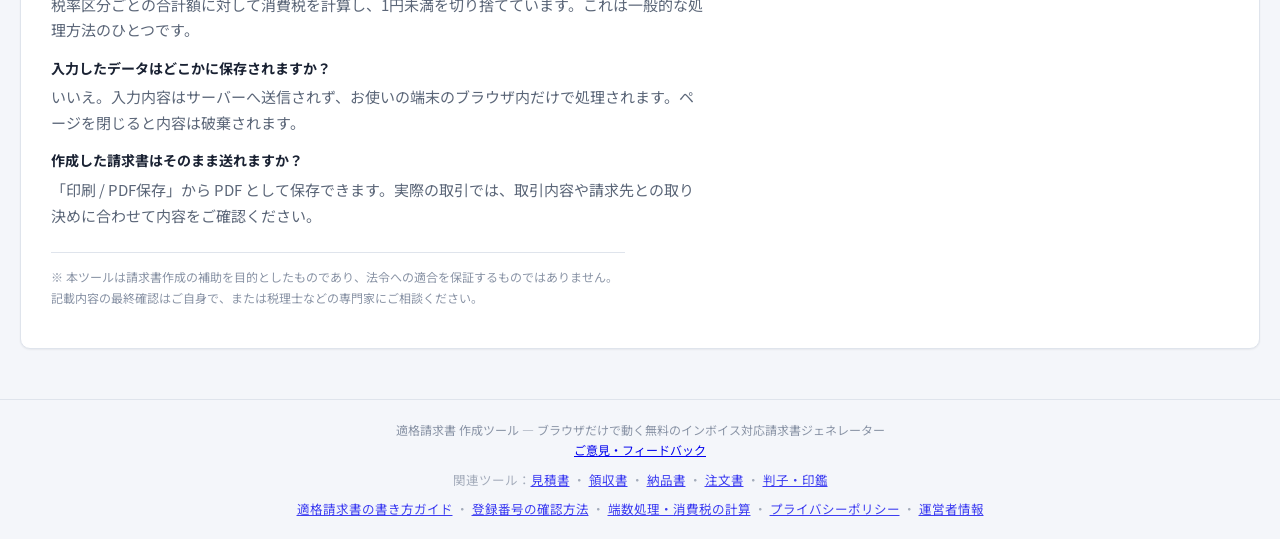
==== commit 9d67e7d7: "書式控件：字体(明朝/ゴシック)、粗细、日期(西暦/和暦)自定义" ====
--- a/index.html
+++ b/index.html
@@ -162,6 +162,35 @@
         </div>
       </fieldset>
 
+      <fieldset class="card">
+        <legend>書式</legend>
+
+        <div class="field">
+          <span class="field-label" id="fmtFontLabel">字体</span>
+          <div class="seg" role="radiogroup" aria-labelledby="fmtFontLabel">
+            <label class="seg-opt"><input type="radio" name="docFont" id="fmtFontMincho" value="mincho"><span>明朝体</span></label>
+            <label class="seg-opt"><input type="radio" name="docFont" id="fmtFontGothic" value="gothic" checked><span>ゴシック体</span></label>
+          </div>
+        </div>
+
+        <div class="field">
+          <span class="field-label" id="fmtWeightLabel">太字</span>
+          <div class="seg" role="radiogroup" aria-labelledby="fmtWeightLabel">
+            <label class="seg-opt"><input type="radio" name="docWeight" id="fmtWeightNormal" value="normal" checked><span>通常</span></label>
+            <label class="seg-opt"><input type="radio" name="docWeight" id="fmtWeightBold" value="bold"><span>太字</span></label>
+          </div>
+        </div>
+
+        <div class="field">
+          <span class="field-label" id="fmtEraLabel">日付</span>
+          <div class="seg" role="radiogroup" aria-labelledby="fmtEraLabel">
+            <label class="seg-opt"><input type="radio" name="dateEra" id="fmtEraSeireki" value="seireki" checked><span>西暦</span></label>
+            <label class="seg-opt"><input type="radio" name="dateEra" id="fmtEraWareki" value="wareki"><span>和暦</span></label>
+          </div>
+          <p class="help">和暦を選ぶと「令和8年10月21日」のように表示されます。</p>
+        </div>
+      </fieldset>
+
       <p class="privacy-note">
         <svg viewBox="0 0 16 16" aria-hidden="true" class="ic"><path d="M8 1.5 3 3.5v4c0 3 2.1 5.6 5 6.5 2.9-.9 5-3.5 5-6.5v-4L8 1.5z" fill="none" stroke="currentColor" stroke-width="1.4" stroke-linejoin="round"/></svg>
         入力した内容はサーバーに送信されません。すべてお使いのブラウザ内だけで処理されます。
--- a/style.css
+++ b/style.css
@@ -306,6 +306,82 @@
   line-height: 1.6;
 }
 
+/* ---------------- 書式（セグメント） ---------------- */
+
+.field .field-label {
+  display: block;
+  font-size: 13px;
+  font-weight: 500;
+  color: var(--c-text-muted);
+  margin-bottom: 5px;
+}
+
+.seg {
+  display: grid;
+  grid-auto-flow: column;
+  grid-auto-columns: 1fr;
+  gap: 6px;
+}
+
+.field .seg-opt {
+  display: flex;
+  align-items: center;
+  justify-content: center;
+  gap: 6px;
+  margin: 0;
+  padding: 8px 10px;
+  font-size: 13px;
+  font-weight: 500;
+  color: var(--c-text-muted);
+  background: var(--c-surface-2);
+  border: 1px solid var(--c-border);
+  border-radius: var(--radius-sm);
+  cursor: pointer;
+  text-align: center;
+  user-select: none;
+  transition: background-color .15s, border-color .15s, color .15s;
+}
+
+.field .seg-opt:hover { border-color: var(--c-border-strong); color: var(--c-text); }
+
+.field .seg-opt:has(input:checked) {
+  color: var(--c-accent);
+  background: var(--c-accent-soft);
+  border-color: var(--c-accent);
+}
+
+.seg-opt input[type="radio"] {
+  -webkit-appearance: none;
+  appearance: none;
+  display: inline-grid;
+  place-content: center;
+  width: 14px;
+  height: 14px;
+  margin: 0;
+  flex: none;
+  border: 1.5px solid var(--c-border-strong);
+  border-radius: 50%;
+  background: var(--c-surface);
+  cursor: pointer;
+}
+
+.seg-opt input[type="radio"]::before {
+  content: "";
+  width: 7px;
+  height: 7px;
+  border-radius: 50%;
+  background: var(--c-accent);
+  transform: scale(0);
+  transition: transform .12s ease;
+}
+
+.seg-opt input[type="radio"]:checked { border-color: var(--c-accent); }
+.seg-opt input[type="radio"]:checked::before { transform: scale(1); }
+.seg-opt input[type="radio"]:focus-visible {
+  outline: 2px solid var(--c-focus);
+  outline-offset: 2px;
+}
+
 /* ---------------- 明細行 ---------------- */
 
 .rows-head,
@@ -359,7 +435,7 @@
 
 /* ---------------- プレビュー ---------------- */
 
-.preview-pane { position: sticky; top: 88px; }
+.preview-pane { position: static; top: 88px; }
 
 @media (max-width: 980px) {
   .preview-pane { position: static; }
@@ -396,8 +472,22 @@
   border-radius: 4px;
   box-shadow: var(--shadow-lg);
   font-size: 12.5px;
+  font-weight: 400;
   line-height: 1.65;
 }
+
+/* 書式: 字体（紙面ルートに class を付与。印刷時もそのまま継承される） */
+.paper.font-mincho {
+  font-family: "Hiragino Mincho ProN", "Yu Mincho", "Noto Serif JP", serif;
+}
+/* 既定の紙面（body の --font）と同じ Noto Sans JP を先頭に置き、
+   明朝を選ばない限り従来の見た目が変わらないようにする */
+.paper.font-gothic {
+  font-family: "Noto Sans JP", "Hiragino Kaku Gothic ProN", "Yu Gothic", sans-serif;
+}
+
+/* 書式: 太字（紙面全体の基準ウェイト。見出し等の個別指定はそのまま活かす） */
+.paper.weight-bold { font-weight: 700; }
 
 /* 書類タイトル */
 .doc-title {
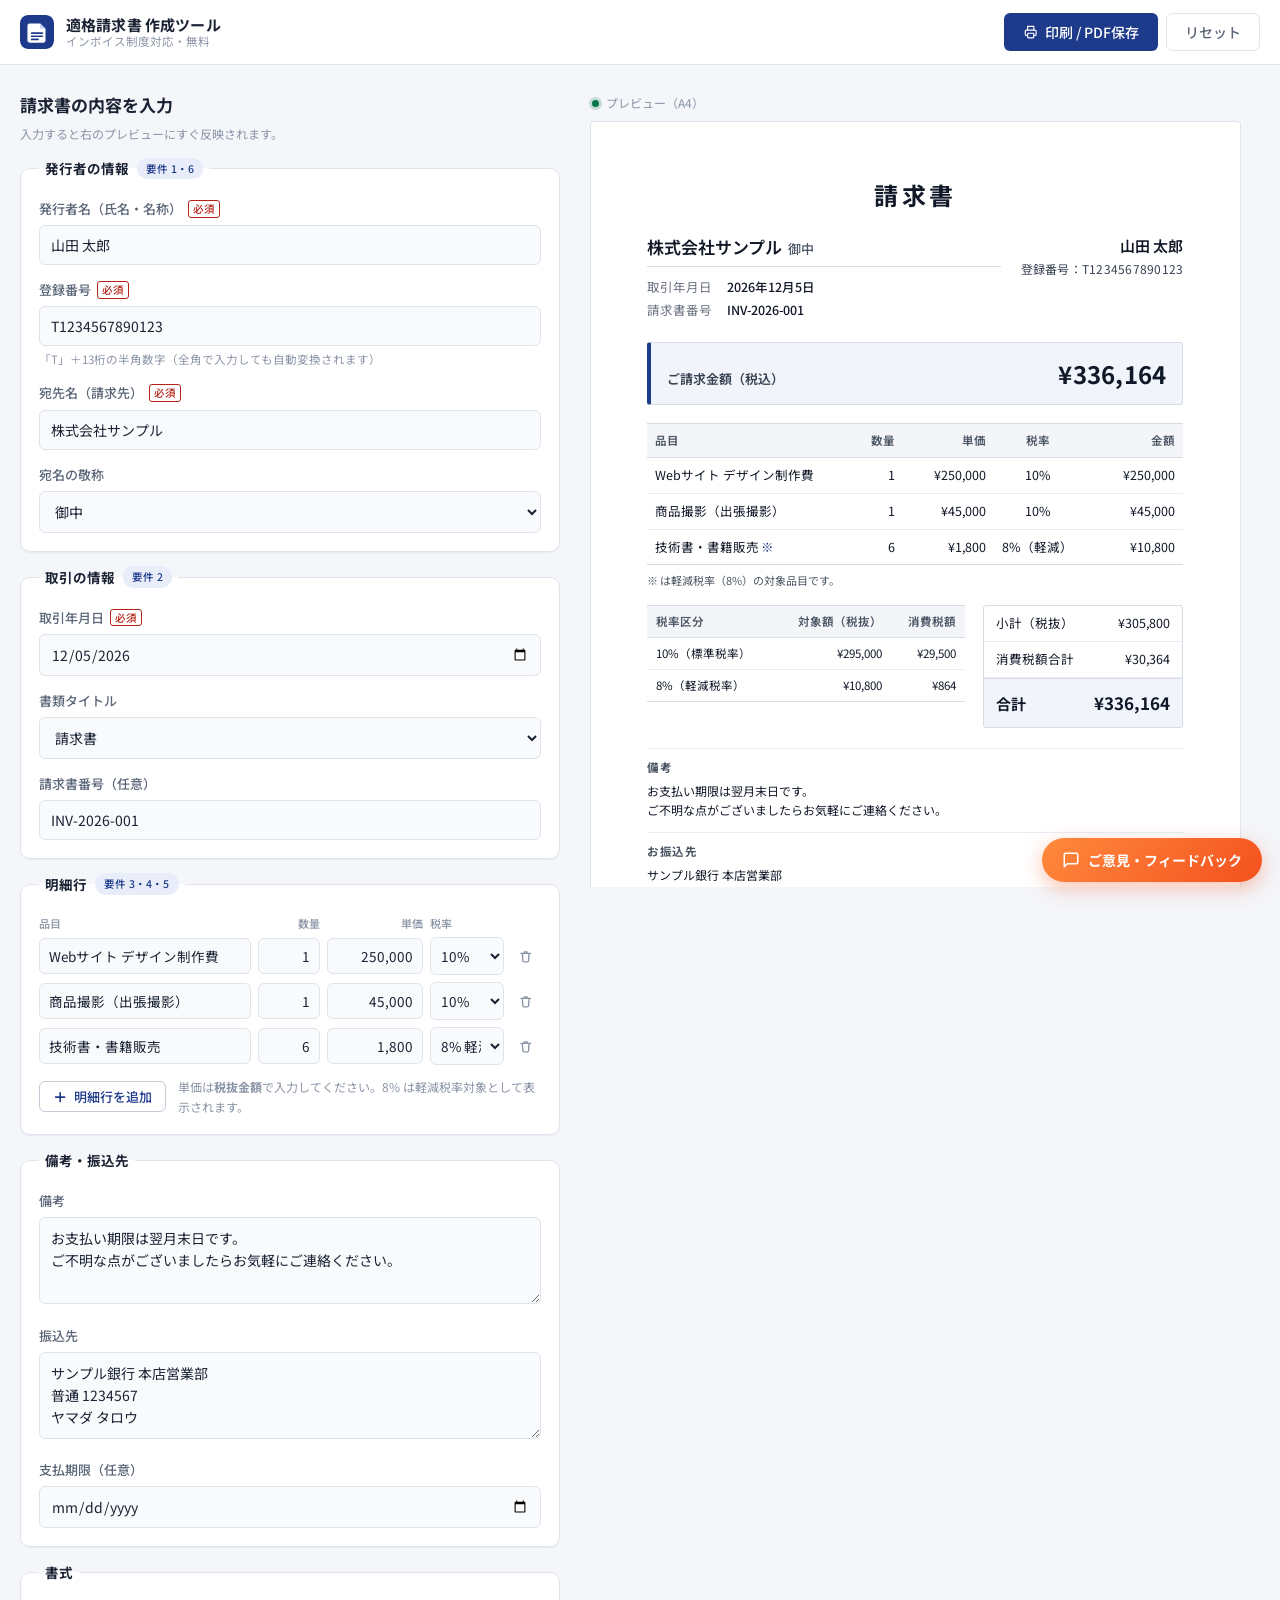
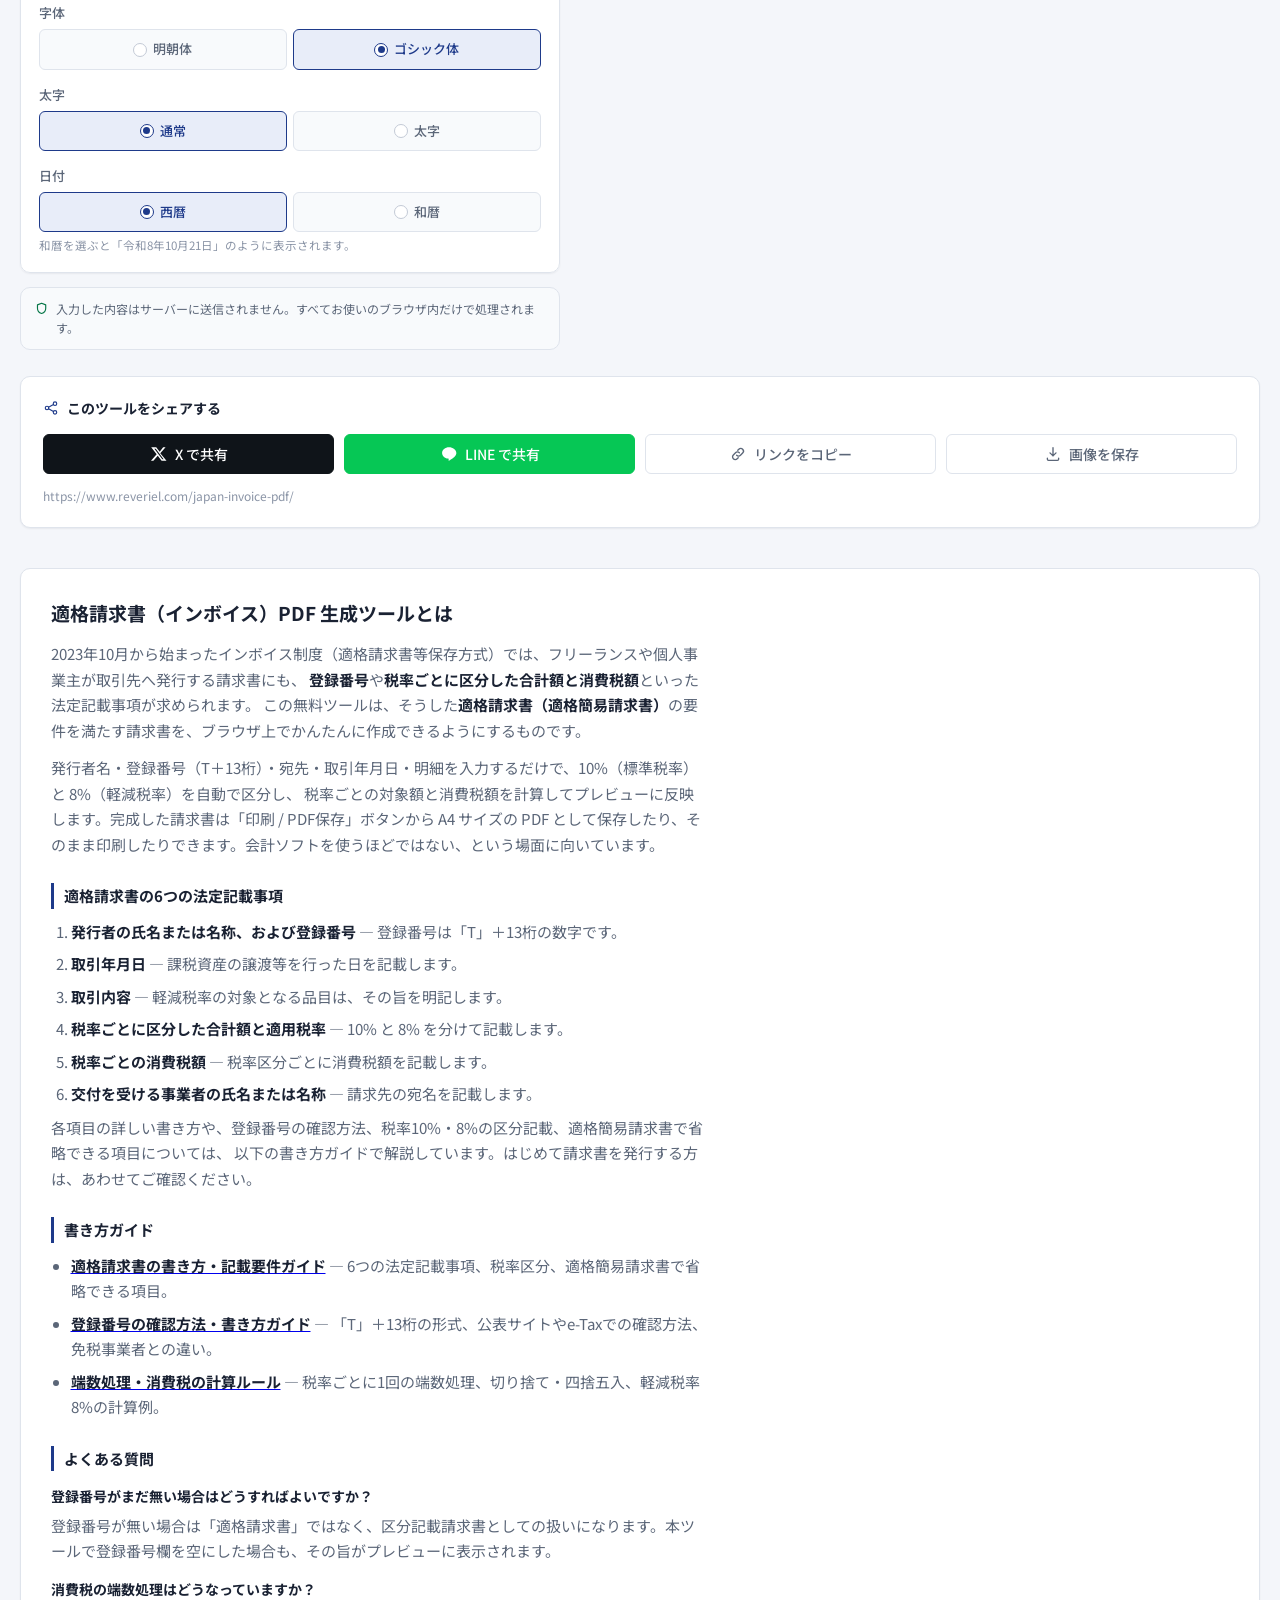
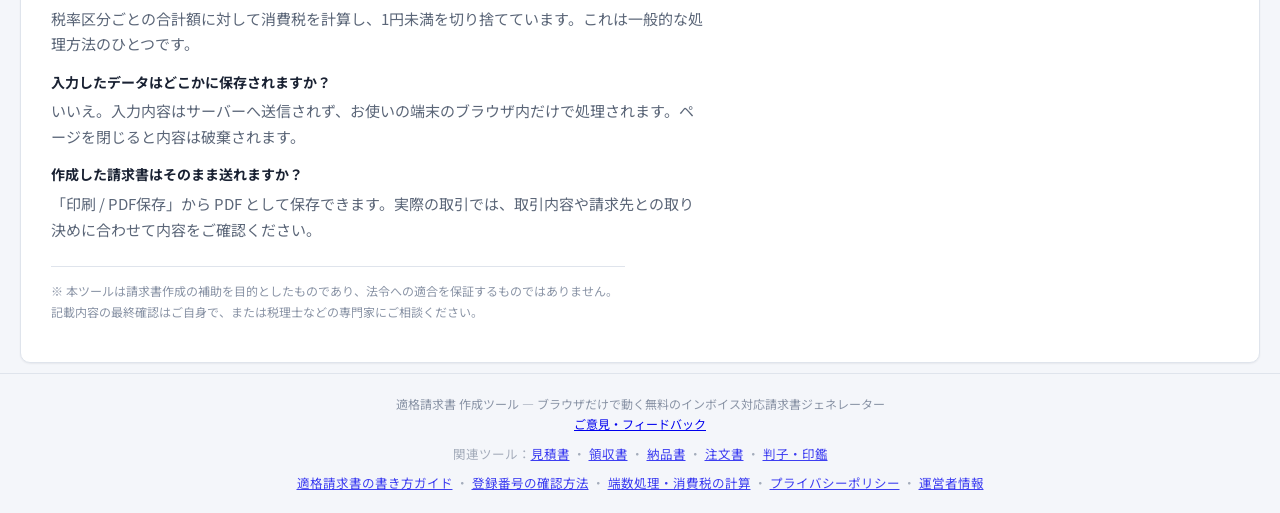
==== commit c9207473: "プレビューをスクロール追従に：右カラムをsticky化し、SEOセクションとの重なりを回避" ====
--- a/index.html
+++ b/index.html
@@ -56,7 +56,9 @@
   </div>
 </header>
 
-<main class="wrap layout">
+<main class="wrap">
+
+  <div class="layout">
 
   <!-- ============ 入力フォーム ============ -->
   <section class="pane form-pane no-print" aria-label="入力フォーム">
@@ -327,6 +329,8 @@
   </section>
 
   <!-- ============ SEO 説明文 ============ -->
+  </div>
+
   <section class="seo no-print" aria-label="ツールについて">
     <h2>適格請求書（インボイス）PDF 生成ツールとは</h2>
     <p>
--- a/style.css
+++ b/style.css
@@ -435,10 +435,23 @@
 
 /* ---------------- プレビュー ---------------- */
 
-.preview-pane { position: static; top: 88px; }
+.preview-pane {
+  position: sticky;
+  top: 88px;
+  align-self: start;
+  max-height: calc(100vh - 104px);
+  overflow-y: auto;
+  padding: 2px 4px 16px;
+  scrollbar-gutter: stable;
+}
 
 @media (max-width: 980px) {
-  .preview-pane { position: static; }
+  .preview-pane {
+    position: static;
+    max-height: none;
+    overflow: visible;
+    padding: 0;
+  }
 }
 
 .preview-bar {
@@ -897,6 +910,7 @@
     gap: 0 !important;
     position: static !important;
     overflow: visible !important;
+    max-height: none !important;
     box-shadow: none !important;
     border: 0 !important;
     background: transparent !important;
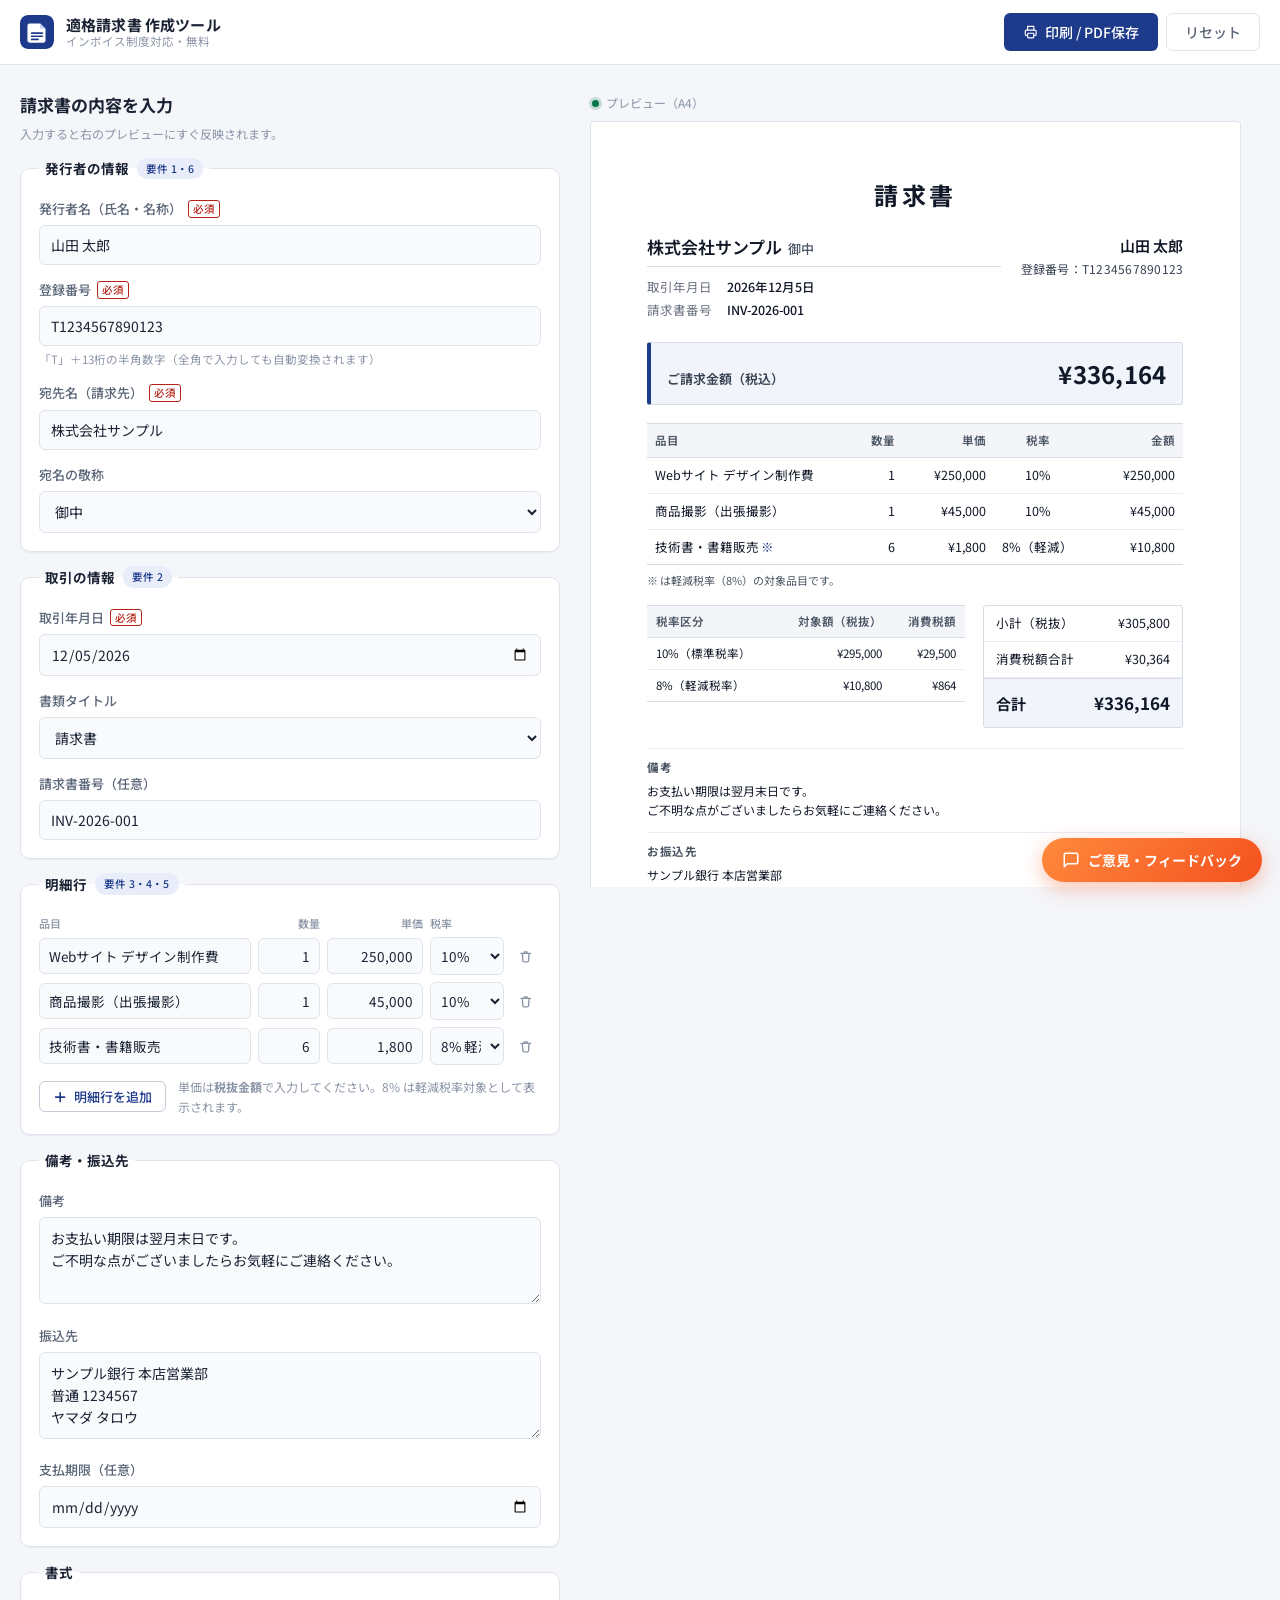
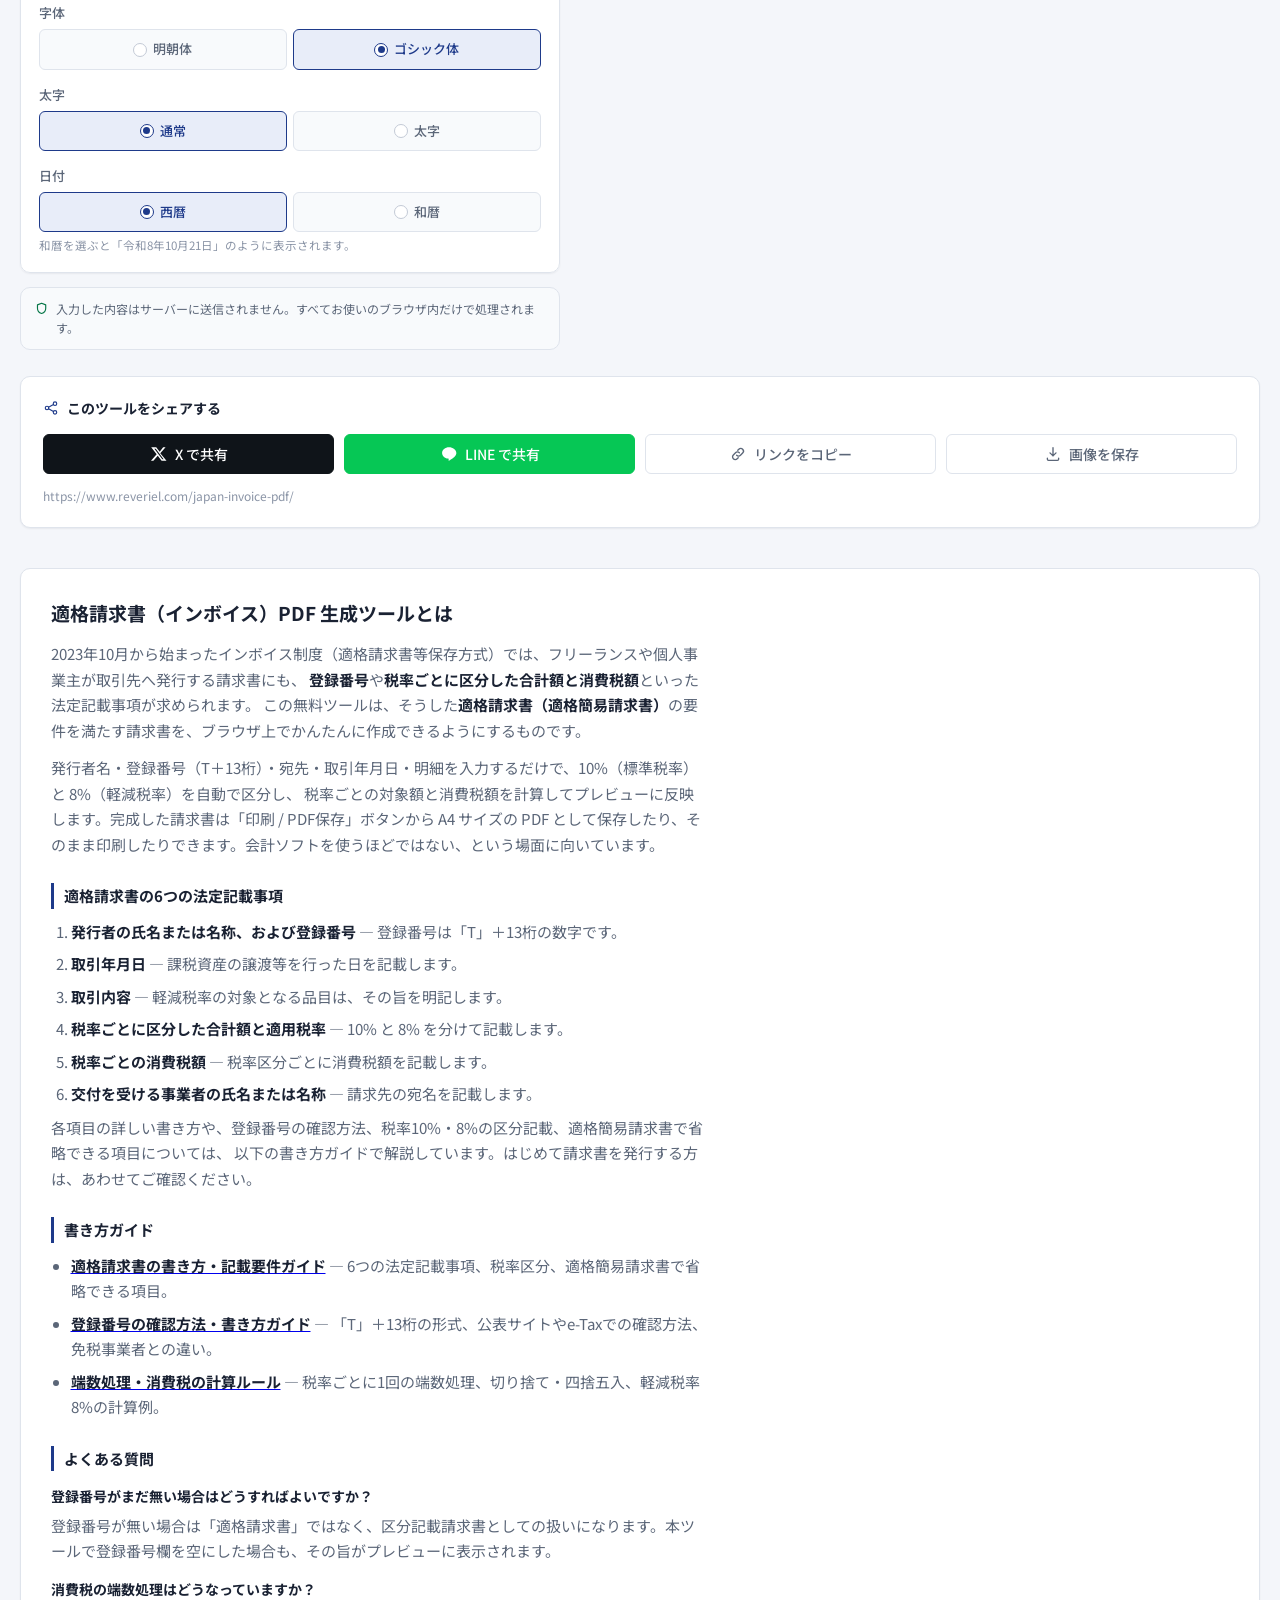
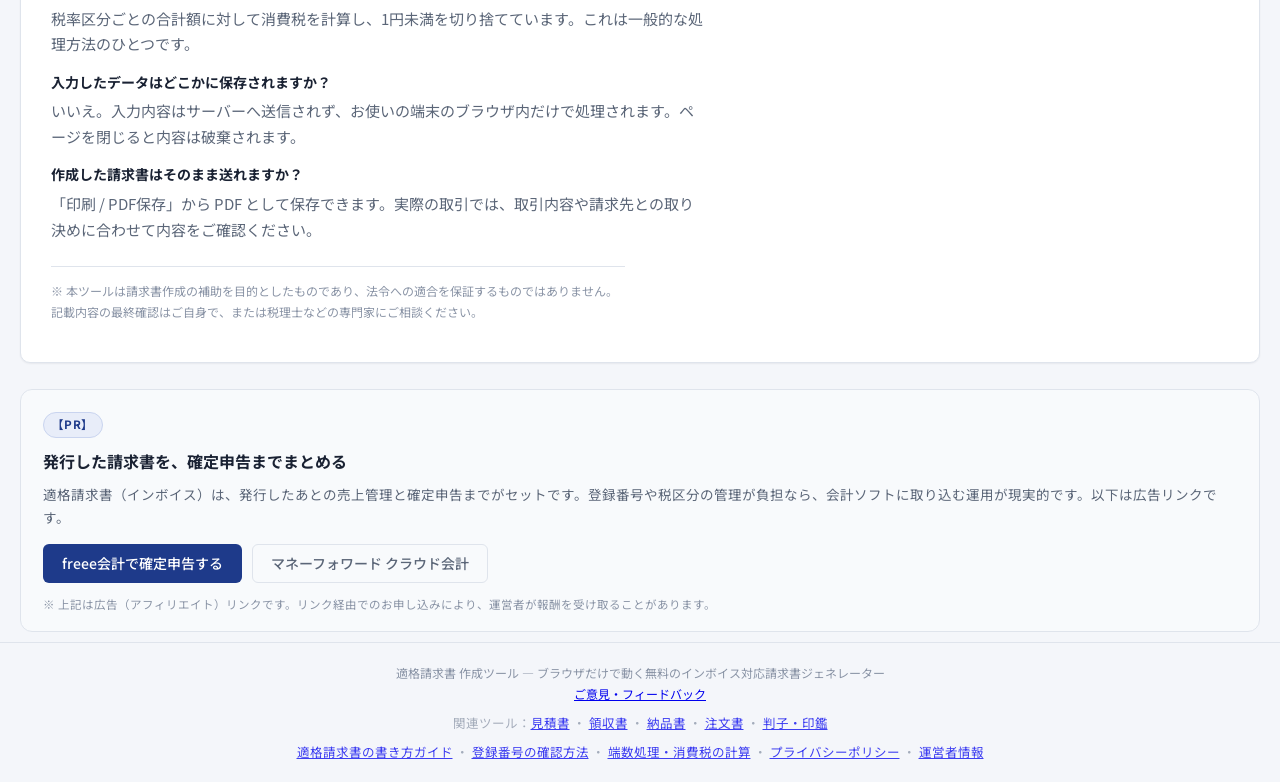
==== commit 24d5d357: "収益化：【PR】会計ソフト枠と A8 Link Manager を追加" ====
--- a/index.html
+++ b/index.html
@@ -387,6 +387,24 @@
   </section>
 </main>
 
+<!-- ============ 【PR】会計ソフト（アフィリエイト） ============
+     A8 Link Manager 連携済み：提携承認後、下の広告主URLは自動的に計測URLへ変換されます。
+     日本語ページ専用（中文ページには貼らない）。 -->
+<section class="wrap pr-affiliate no-print" lang="ja" aria-labelledby="prTitle">
+  <div class="pr-box">
+    <p class="pr-badge">【PR】</p>
+    <h2 class="pr-title" id="prTitle">発行した請求書を、確定申告までまとめる</h2>
+    <p class="pr-lead">適格請求書（インボイス）は、発行したあとの売上管理と確定申告までがセットです。登録番号や税区分の管理が負担なら、会計ソフトに取り込む運用が現実的です。以下は広告リンクです。</p>
+    <div class="pr-actions">
+      <a class="pr-link btn btn-primary" href="https://www.freee.co.jp/" target="_blank" rel="nofollow sponsored noopener">freee会計で確定申告する</a>
+      <a class="pr-link btn btn-ghost" href="https://biz.moneyforward.com/" target="_blank" rel="nofollow sponsored noopener">マネーフォワード クラウド会計</a>
+    </div>
+    <p class="pr-note">※ 上記は広告（アフィリエイト）リンクです。リンク経由でのお申し込みにより、運営者が報酬を受け取ることがあります。</p>
+    <img class="pr-pixel" src="[data-uri]" width="1" height="1" alt="" aria-hidden="true">
+  </div>
+</section>
+
+
 <footer class="site-footer no-print">
   <div class="wrap">
     <p>適格請求書 作成ツール — ブラウザだけで動く無料のインボイス対応請求書ジェネレーター</p>
@@ -402,5 +420,9 @@
   <svg viewBox="0 0 24 24" fill="none" stroke="currentColor" stroke-width="2" stroke-linecap="round" stroke-linejoin="round" aria-hidden="true"><path d="M21 15a2 2 0 0 1-2 2H7l-4 4V5a2 2 0 0 1 2-2h14a2 2 0 0 1 2 2z"/></svg>
   <span>ご意見・フィードバック</span>
 </a>
+<script src="feedback.js" defer></script>
+<!-- A8 Link Manager：提携承認後、下の広告主URLが自動的に計測URLへ変換されます -->
+<script src="https://statics.8me.jp/a8link/a8linkmgr.js"></script>
+<script>if (typeof a8linkmgr === "function") { a8linkmgr({ "config_id": "6bNHGyHGa4qQLbQQiZks" }); }</script>
 </body>
 </html>
--- a/style.css
+++ b/style.css
@@ -1046,3 +1046,25 @@
   .feedback-fab { right: 14px; bottom: 14px; padding: 11px 16px; font-size: 13px; }
   .feedback-fab svg { width: 16px; height: 16px; }
 }
+
+/* ===== 【PR】アフィリエイト（会計ソフト） ===== */
+.pr-affiliate { margin-block: 26px 10px; }
+.pr-box {
+  position: relative;
+  padding: 20px 22px 18px;
+  background: var(--c-surface-2);
+  border: 1px solid var(--c-border);
+  border-radius: 12px;
+}
+.pr-badge {
+  display: inline-block; margin: 0 0 10px; padding: 2px 8px;
+  font-size: 11.5px; font-weight: 700; letter-spacing: .04em;
+  color: var(--c-accent); background: var(--c-accent-soft);
+  border: 1px solid #c9d4ef; border-radius: 999px;
+}
+.pr-title { font-size: 16px; margin: 0 0 8px; color: var(--c-text); }
+.pr-lead { margin: 0 0 14px; font-size: 13.5px; line-height: 1.75; color: var(--c-text-muted); }
+.pr-actions { display: flex; flex-wrap: wrap; gap: 10px; }
+.pr-note { margin: 12px 0 0; font-size: 11.5px; line-height: 1.6; color: var(--c-text-faint); }
+.pr-pixel { position: absolute; left: -9999px; }
+@media print { .pr-affiliate { display: none !important; } }
